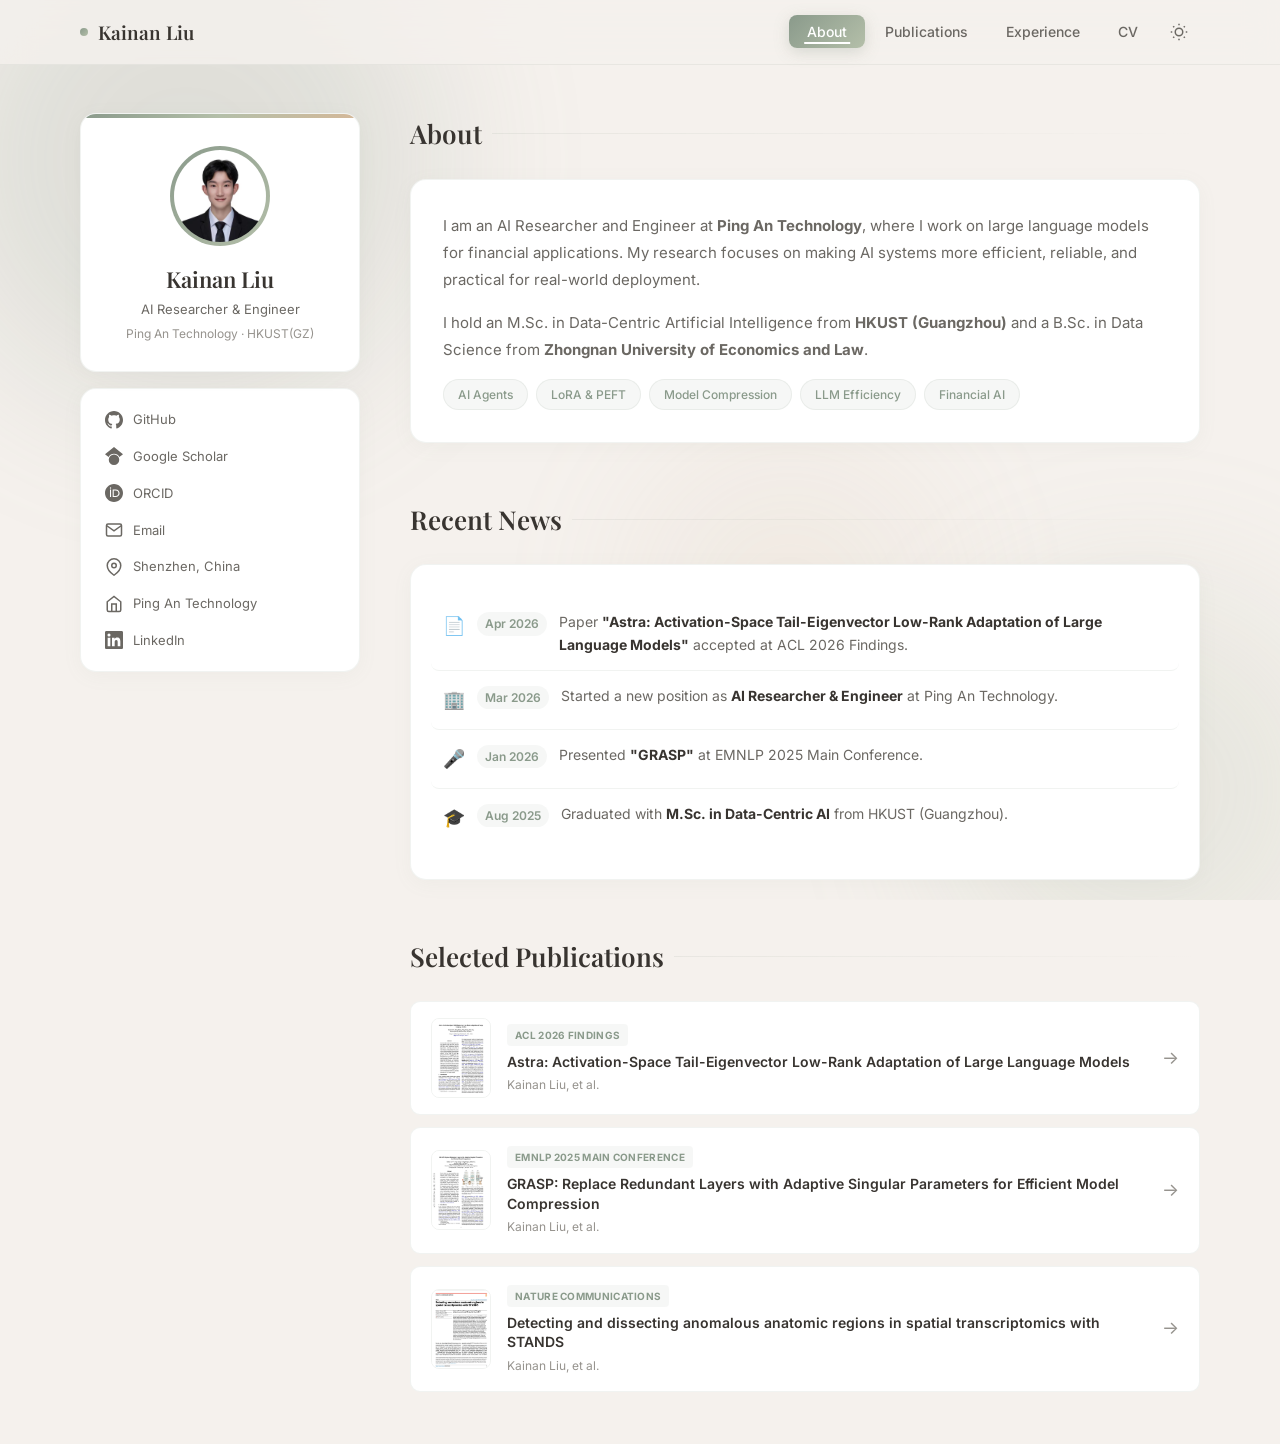
==== index.html @ 26775d9b "Initial commit: Kainan Liu personal profile site - Homepage with bio, recent news, and publication p" ====
<!DOCTYPE html>
<html lang="en">
<head>
    <meta charset="UTF-8">
    <meta name="viewport" content="width=device-width, initial-scale=1.0">
    <title>Kainan Liu — AI Researcher</title>
    <link rel="preconnect" href="https://fonts.googleapis.com">
    <link rel="preconnect" href="https://fonts.gstatic.com" crossorigin>
    <link href="https://fonts.googleapis.com/css2?family=Inter:wght@300;400;500;600;700&family=Playfair+Display:ital,wght@0,400;0,600;1,400&display=swap" rel="stylesheet">
    <link rel="stylesheet" href="style.css">
</head>
<body>

    <!-- Scroll Progress Bar -->
    <div class="scroll-progress" id="scrollProgress"></div>

    <!-- Animated Background Orbs -->
    <div class="bg-mesh">
        <div class="orb"></div>
        <div class="orb"></div>
        <div class="orb"></div>
    </div>

    <!-- Top Navigation -->
    <header class="site-header">
        <div class="nav-inner">
            <a href="index.html" class="nav-logo">
                <span class="nav-logo-dot"></span>
                <span class="nav-logo-text">Kainan Liu</span>
            </a>
            <nav>
                <ul class="nav-links">
                    <li><a href="index.html" class="active">About</a></li>
                    <li><a href="publications.html">Publications</a></li>
                    <li><a href="experience.html">Experience</a></li>
                    <li><a href="cv.html">CV</a></li>
                    <li>
                        <button class="theme-toggle" id="themeToggle" aria-label="Toggle theme">
                            <svg class="icon-sun" viewBox="0 0 24 24" fill="none" stroke="currentColor" stroke-width="2">
                                <circle cx="12" cy="12" r="5"></circle>
                                <line x1="12" y1="1" x2="12" y2="3"></line>
                                <line x1="12" y1="21" x2="12" y2="23"></line>
                                <line x1="4.22" y1="4.22" x2="5.64" y2="5.64"></line>
                                <line x1="18.36" y1="18.36" x2="19.78" y2="19.78"></line>
                                <line x1="1" y1="12" x2="3" y2="12"></line>
                                <line x1="21" y1="12" x2="23" y2="12"></line>
                                <line x1="4.22" y1="19.78" x2="5.64" y2="18.36"></line>
                                <line x1="18.36" y1="5.64" x2="19.78" y2="4.22"></line>
                            </svg>
                            <svg class="icon-moon" viewBox="0 0 24 24" fill="none" stroke="currentColor" stroke-width="2" style="display: none;">
                                <path d="M21 12.79A9 9 0 1 1 11.21 3 7 7 0 0 0 21 12.79z"></path>
                            </svg>
                        </button>
                    </li>
                </ul>
            </nav>
        </div>
    </header>

    <div class="page page-home">

        <!-- ── Sidebar ── -->
        <aside class="sidebar">
            <div class="profile-card">
                <div class="avatar-frame">
                    <div class="avatar">
                        <img src="assets/me.JPG" alt="Kainan Liu">
                    </div>
                </div>
                <h1 class="profile-name">Kainan Liu</h1>
                <p class="profile-title">AI Researcher & Engineer</p>
                <p class="profile-affiliation">Ping An Technology · HKUST(GZ)</p>
            </div>

            <div class="profile-links">
                <!-- GitHub -->
                <a href="https://github.com/LyoAI" class="profile-link" target="_blank" rel="noopener">
                    <svg viewBox="0 0 24 24" fill="currentColor"><path d="M12 0c-6.626 0-12 5.373-12 12 0 5.302 3.438 9.8 8.207 11.387.599.111.793-.261.793-.577v-2.234c-3.338.726-4.033-1.416-4.033-1.416-.546-1.387-1.333-1.756-1.333-1.756-1.089-.745.083-.729.083-.729 1.205.084 1.839 1.237 1.839 1.237 1.07 1.834 2.807 1.304 3.492.997.107-.775.418-1.305.762-1.604-2.665-.305-5.467-1.334-5.467-5.931 0-1.311.469-2.381 1.236-3.221-.124-.303-.535-1.524.117-3.176 0 0 1.008-.322 3.301 1.23.957-.266 1.983-.399 3.003-.404 1.02.005 2.047.138 3.006.404 2.291-1.552 3.297-1.23 3.297-1.23.653 1.653.242 2.874.118 3.176.77.84 1.235 1.911 1.235 3.221 0 4.609-2.807 5.624-5.479 5.921.43.372.823 1.102.823 2.222v3.293c0 .319.192.694.801.576 4.765-1.589 8.199-6.086 8.199-11.386 0-6.627-5.373-12-12-12z"/></svg>
                    <span class="link-label">GitHub</span>
                </a>

                <!-- Google Scholar -->
                <a href="https://scholar.google.com/citations?hl=en&user=ypJ38D4AAAAJ" class="profile-link" target="_blank" rel="noopener">
                    <svg viewBox="0 0 24 24" fill="currentColor"><path d="M12 24a7 7 0 1 1 0-14 7 7 0 0 1 0 14Zm0-24L0 9.5l4.838 3.94A8 8 0 0 1 12 9a8 8 0 0 1 7.162 4.44L24 9.5 12 0Z"/></svg>
                    <span class="link-label">Google Scholar</span>
                </a>

                <!-- ORCID -->
                <a href="https://orcid.org/0009-0004-0299-8799" class="profile-link" target="_blank" rel="noopener">
                    <svg viewBox="0 0 24 24" fill="currentColor"><path d="M12 0C5.372 0 0 5.372 0 12s5.372 12 12 12 12-5.372 12-12S18.628 0 12 0zM7.369 4.378c.525 0 .947.431.947.947s-.422.947-.947.947a.95.95 0 0 1-.947-.947c0-.525.422-.947.947-.947zm-.722 3.038h1.444v10.041H6.647V7.416zm3.562 0h3.9c3.712 0 5.344 2.653 5.344 5.025 0 2.578-2.016 5.025-5.325 5.025h-3.919V7.416zm1.444 1.303v7.444h2.297c3.272 0 4.022-2.484 4.022-3.722 0-2.016-1.284-3.722-3.903-3.722h-2.416z"/></svg>
                    <span class="link-label">ORCID</span>
                </a>

                <!-- Email -->
                <a href="mailto:kliu341@connect.hkust-gz.edu.cn" class="profile-link">
                    <svg viewBox="0 0 24 24" fill="none" stroke="currentColor" stroke-width="2"><path d="M4 4h16c1.1 0 2 .9 2 2v12c0 1.1-.9 2-2 2H4c-1.1 0-2-.9-2-2V6c0-1.1.9-2 2-2z"/><polyline points="22,6 12,13 2,6"/></svg>
                    <span class="link-label">Email</span>
                </a>

                <!-- Location -->
                <a href="https://maps.google.com/?q=Shenzhen+China" class="profile-link" target="_blank" rel="noopener">
                    <svg viewBox="0 0 24 24" fill="none" stroke="currentColor" stroke-width="2"><path d="M21 10c0 7-9 13-9 13s-9-6-9-13a9 9 0 0 1 18 0z"/><circle cx="12" cy="10" r="3"/></svg>
                    <span class="link-label">Shenzhen, China</span>
                </a>

                <!-- Company -->
                <a href="https://www.pingan.com/" class="profile-link" target="_blank" rel="noopener">
                    <svg viewBox="0 0 24 24" fill="none" stroke="currentColor" stroke-width="2"><path d="M3 9l9-7 9 7v11a2 2 0 0 1-2 2H5a2 2 0 0 1-2-2z"/><polyline points="9 22 9 12 15 12 15 22"/></svg>
                    <span class="link-label">Ping An Technology</span>
                </a>

                <!-- LinkedIn -->
                <a href="#" class="profile-link" target="_blank" rel="noopener" title="Add your LinkedIn URL">
                    <svg viewBox="0 0 24 24" fill="currentColor"><path d="M20.447 20.452h-3.554v-5.569c0-1.328-.027-3.037-1.852-3.037-1.853 0-2.136 1.445-2.136 2.939v5.667H9.351V9h3.414v1.561h.046c.477-.9 1.637-1.85 3.37-1.85 3.601 0 4.267 2.37 4.267 5.455v6.286zM5.337 7.433a2.062 2.062 0 0 1-2.063-2.065 2.064 2.064 0 1 1 2.063 2.065zm1.782 13.019H3.555V9h3.564v11.452zM22.225 0H1.771C.792 0 0 .774 0 1.729v20.542C0 23.227.792 24 1.771 24h20.451C23.2 24 24 23.227 24 22.271V1.729C24 .774 23.2 0 22.222 0h.003z"/></svg>
                    <span class="link-label">LinkedIn</span>
                </a>
            </div>
        </aside>

        <!-- ── Main Content ── -->
        <main>

            <!-- About Section -->
            <section class="section">
                <div class="section-header">
                    <h2>About</h2>
                    <div class="section-header-line"></div>
                </div>
                <div class="content-card">
                    <p>
                        I am an AI Researcher and Engineer at <strong>Ping An Technology</strong>, where I work on
                        large language models for financial applications. My research focuses on making AI systems
                        more efficient, reliable, and practical for real-world deployment.
                    </p>
                    <p>
                        I hold an M.Sc. in Data-Centric Artificial Intelligence from
                        <strong>HKUST (Guangzhou)</strong> and a B.Sc. in Data Science from
                        <strong>Zhongnan University of Economics and Law</strong>.
                    </p>
                    <div class="tags">
                        <span class="tag">AI Agents</span>
                        <span class="tag">LoRA & PEFT</span>
                        <span class="tag">Model Compression</span>
                        <span class="tag">LLM Efficiency</span>
                        <span class="tag">Financial AI</span>
                    </div>
                </div>
            </section>

            <!-- Recent News Section -->
            <section class="section">
                <div class="section-header">
                    <h2>Recent News</h2>
                    <div class="section-header-line"></div>
                </div>
                <div class="content-card">
                    <ul class="news-list">
                        <li class="news-item">
                            <span class="news-icon">📄</span>
                            <span class="news-date">Apr 2026</span>
                            <span class="news-text">
                                Paper <strong>"Astra: Activation-Space Tail-Eigenvector Low-Rank Adaptation of Large Language Models"</strong> accepted at ACL 2026 Findings.
                            </span>
                        </li>
                        <li class="news-item">
                            <span class="news-icon">🏢</span>
                            <span class="news-date">Mar 2026</span>
                            <span class="news-text">
                                Started a new position as <strong>AI Researcher & Engineer</strong> at Ping An Technology.
                            </span>
                        </li>
                        <li class="news-item">
                            <span class="news-icon">🎤</span>
                            <span class="news-date">Jan 2026</span>
                            <span class="news-text">
                                Presented <strong>"GRASP"</strong> at EMNLP 2025 Main Conference.
                            </span>
                        </li>
                        <li class="news-item">
                            <span class="news-icon">🎓</span>
                            <span class="news-date">Aug 2025</span>
                            <span class="news-text">
                                Graduated with <strong>M.Sc. in Data-Centric AI</strong> from HKUST (Guangzhou).
                            </span>
                        </li>
                    </ul>
                </div>
            </section>

            <!-- Publications Preview Section -->
            <section class="section">
                <div class="section-header">
                    <h2>Selected Publications</h2>
                    <div class="section-header-line"></div>
                </div>

                <a href="publications.html#astra" class="pub-preview">
                    <div class="pub-preview-cover">
                        <img src="assets/Astra.png" alt="Astra">
                    </div>
                    <div class="pub-preview-content">
                        <span class="pub-preview-venue">ACL 2026 Findings</span>
                        <div class="pub-preview-title">Astra: Activation-Space Tail-Eigenvector Low-Rank Adaptation of Large Language Models</div>
                        <div class="pub-preview-authors">Kainan Liu, et al.</div>
                    </div>
                    <span class="pub-preview-arrow">→</span>
                </a>

                <a href="publications.html#grasp" class="pub-preview">
                    <div class="pub-preview-cover">
                        <img src="assets/GRASP.png" alt="GRASP">
                    </div>
                    <div class="pub-preview-content">
                        <span class="pub-preview-venue">EMNLP 2025 Main Conference</span>
                        <div class="pub-preview-title">GRASP: Replace Redundant Layers with Adaptive Singular Parameters for Efficient Model Compression</div>
                        <div class="pub-preview-authors">Kainan Liu, et al.</div>
                    </div>
                    <span class="pub-preview-arrow">→</span>
                </a>

                <a href="publications.html#stands" class="pub-preview">
                    <div class="pub-preview-cover">
                        <img src="assets/STANDS.png" alt="STANDS">
                    </div>
                    <div class="pub-preview-content">
                        <span class="pub-preview-venue">Nature Communications</span>
                        <div class="pub-preview-title">Detecting and dissecting anomalous anatomic regions in spatial transcriptomics with STANDS</div>
                        <div class="pub-preview-authors">Kainan Liu, et al.</div>
                    </div>
                    <span class="pub-preview-arrow">→</span>
                </a>
            </section>

        </main>
    </div>

    <script>
        // ── Scroll Progress Bar ──
        const progressBar = document.getElementById('scrollProgress');
        window.addEventListener('scroll', () => {
            const scrollTop = window.scrollY;
            const docHeight = document.documentElement.scrollHeight - window.innerHeight;
            const progress = docHeight > 0 ? (scrollTop / docHeight) * 100 : 0;
            progressBar.style.width = progress + '%';
        });

        // ── Theme Toggle ──
        const themeToggle = document.getElementById('themeToggle');
        const iconSun = themeToggle.querySelector('.icon-sun');
        const iconMoon = themeToggle.querySelector('.icon-moon');

        // Get saved theme or use system preference
        const savedTheme = localStorage.getItem('theme');
        const systemPrefersDark = window.matchMedia('(prefers-color-scheme: dark)').matches;
        const initialTheme = savedTheme || (systemPrefersDark ? 'dark' : 'light');

        // Apply initial theme
        document.documentElement.setAttribute('data-theme', initialTheme);
        updateToggleIcon(initialTheme);

        // Toggle function
        themeToggle.addEventListener('click', () => {
            const currentTheme = document.documentElement.getAttribute('data-theme');
            const newTheme = currentTheme === 'light' ? 'dark' : 'light';

            document.documentElement.setAttribute('data-theme', newTheme);
            localStorage.setItem('theme', newTheme);
            updateToggleIcon(newTheme);
        });

        function updateToggleIcon(theme) {
            if (theme === 'dark') {
                iconSun.style.display = 'none';
                iconMoon.style.display = 'block';
            } else {
                iconSun.style.display = 'block';
                iconMoon.style.display = 'none';
            }
        }

        // Listen for system theme changes
        window.matchMedia('(prefers-color-scheme: dark)').addEventListener('change', (e) => {
            if (!localStorage.getItem('theme')) {
                const newTheme = e.matches ? 'dark' : 'light';
                document.documentElement.setAttribute('data-theme', newTheme);
                updateToggleIcon(newTheme);
            }
        });
    </script>

</body>
</html>
---- style.css ----
/* ── Shared Styles for Kainan Liu Homepage ── */

:root {
    /* Morandi Neutrals - Light Mode */
    --bg-primary: #f5f1ed; /* Warm off-white background */
    --bg-secondary: #ffffff; /* Clean white for cards */
    --text-primary: #383430; /* Warm dark gray for primary text */
    --text-secondary: #6b6863; /* Medium gray for secondary text */
    --text-muted: #96938e; /* Soft gray for muted text */

    /* Morandi Accents (soft, desaturated) */
    --accent: #8a9a8b; /* Muted sage green - primary accent */
    --accent-light: #b4bfa9; /* Lighter sage for gradients */
    --accent-warm: #d4b899; /* Soft terracotta for warm accents */
    --accent-glow: rgba(138, 154, 139, 0.08); /* Subtle shadow tint */

    /* UI Elements */
    --border: rgba(138, 154, 139, 0.12); /* Soft border */
    --shadow-sm: 0 1px 4px rgba(138, 154, 139, 0.04);
    --shadow: 0 4px 20px rgba(138, 154, 139, 0.06);
    --shadow-lg: 0 20px 60px rgba(138, 154, 139, 0.08);

    /* Unchanged variables */
    --radius: 16px;
    --radius-sm: 10px;
    --radius-xs: 8px;
    --font-serif: 'Playfair Display', Georgia, serif;
    --font-sans: 'Inter', -apple-system, sans-serif;
    --nav-height: 64px;
}

/* Dark Mode - Morandi Palette */
[data-theme="dark"] {
    --bg-primary: #1a1a1a;
    --bg-secondary: #242424;
    --text-primary: #e0e0e0;
    --text-secondary: #b0b0b0;
    --text-muted: #808080;
    --accent: #9aa89b; /* Slightly brighter sage for dark mode */
    --accent-light: #c5cfbc;
    --accent-warm: #d9c2a8;
    --accent-glow: rgba(154, 168, 155, 0.12);
    --border: rgba(154, 168, 155, 0.15);
    --shadow-sm: 0 1px 4px rgba(0, 0, 0, 0.2);
    --shadow: 0 4px 20px rgba(0, 0, 0, 0.25);
    --shadow-lg: 0 20px 60px rgba(0, 0, 0, 0.3);
}

* { margin: 0; padding: 0; box-sizing: border-box; }
html { scroll-behavior: smooth; }

body {
    font-family: var(--font-sans);
    background: var(--bg-primary);
    color: var(--text-primary);
    line-height: 1.6;
    font-size: 15px;
    min-height: 100vh;
}

/* ── Animated Background ── */
.bg-mesh {
    position: fixed; top: 0; left: 0;
    width: 100vw; height: 100vh;
    z-index: -1; pointer-events: none; overflow: hidden;
}
.bg-mesh .orb {
    position: absolute; border-radius: 50%;
    filter: blur(80px); opacity: 0.2;
    animation: orbFloat 20s ease-in-out infinite;
}
.bg-mesh .orb:nth-child(1) {
    width: 500px; height: 500px; background: var(--accent);
    top: -10%; left: -5%; animation-delay: 0s;
}
.bg-mesh .orb:nth-child(2) {
    width: 400px; height: 400px; background: var(--accent-light);
    bottom: -10%; right: -5%; animation-delay: -7s;
}
.bg-mesh .orb:nth-child(3) {
    width: 300px; height: 300px; background: var(--accent-warm);
    opacity: 0.1;
    top: 50%; left: 50%; opacity: 0.12; animation-delay: -14s;
}
@keyframes orbFloat {
    0%, 100% { transform: translate(0, 0) scale(1); }
    25% { transform: translate(60px, -40px) scale(1.05); }
    50% { transform: translate(-30px, 60px) scale(0.95); }
    75% { transform: translate(40px, 30px) scale(1.02); }
}

/* ── Scroll Progress ── */
.scroll-progress {
    position: fixed; top: 0; left: 0;
    width: 0%; height: 3px;
    background: linear-gradient(90deg, var(--accent), var(--accent-light), var(--accent-warm));
    z-index: 1000; transition: width 0.1s linear;
}

/* ── Top Navigation ── */
.site-header {
    position: sticky; top: 0; z-index: 500;
    background: color-mix(in srgb, var(--bg-primary) 82%, transparent);
    backdrop-filter: blur(16px);
    -webkit-backdrop-filter: blur(16px);
    border-bottom: 1px solid var(--border);
}
.nav-inner {
    max-width: 1200px; margin: 0 auto;
    padding: 0 40px;
    display: flex; align-items: center;
    justify-content: space-between;
    height: var(--nav-height);
}
.nav-logo {
    font-family: var(--font-serif);
    font-size: 19px; font-weight: 600;
    color: var(--text-primary);
    text-decoration: none;
    display: flex; align-items: center; gap: 10px;
}
.nav-logo-dot {
    display: inline-block;
    width: 8px; height: 8px;
    border-radius: 50%;
    background: linear-gradient(135deg, var(--accent), var(--accent-light));
}
.nav-links { display: flex; gap: 2px; list-style: none; align-items: center; }
.nav-links a {
    padding: 8px 18px; font-size: 14px; font-weight: 500;
    color: var(--text-secondary); text-decoration: none;
    border-radius: var(--radius-xs);
    transition: all 0.25s ease;
    position: relative;
}
.nav-links a:hover {
    background: var(--accent-glow); color: var(--accent);
}
.nav-links a::after {
    content: '';
    position: absolute;
    bottom: 4px;
    left: 50%;
    transform: translateX(-50%);
    width: 0;
    height: 2px;
    background: var(--accent);
    transition: width 0.2s ease;
}
.nav-links a:hover::after {
    width: 60%;
}
.nav-links a.active {
    background: linear-gradient(135deg, var(--accent), var(--accent-light));
    color: white; box-shadow: 0 4px 15px rgba(138, 154, 139, 0.30);
}
.nav-links a.active::after {
    background: white;
    width: 60%;
}

/* Theme Toggle Button */
.theme-toggle {
    background: transparent;
    border: none;
    padding: 8px 12px;
    border-radius: var(--radius-xs);
    color: var(--text-secondary);
    cursor: pointer;
    transition: all 0.25s ease;
    display: flex;
    align-items: center;
    justify-content: center;
}
.theme-toggle:hover {
    background: var(--accent-glow);
    color: var(--accent);
}
.theme-toggle svg {
    width: 18px;
    height: 18px;
}

/* ── Page Wrapper ── */
.page {
    max-width: 1200px; margin: 0 auto;
    padding: 40px;
    min-height: calc(100vh - var(--nav-height));
}

/* ── Homepage Two-Column ── */
.page-home {
    display: grid;
    grid-template-columns: 280px 1fr;
    gap: 50px;
    padding-top: 48px;
}

/* ── Sidebar ── */
.sidebar { position: sticky; top: calc(var(--nav-height) + 24px); height: fit-content; }

.profile-card {
    background: var(--bg-secondary);
    border-radius: var(--radius);
    padding: 32px 24px 28px;
    text-align: center;
    box-shadow: var(--shadow);
    border: 1px solid var(--border);
    position: relative; overflow: hidden;
}
.profile-card::before {
    content: ''; position: absolute; top: 0; left: 0; right: 0;
    height: 4px;
    background: linear-gradient(90deg, var(--accent), var(--accent-light), var(--accent-warm));
}
.avatar-frame {
    width: 100px; height: 100px; margin: 0 auto 16px;
    border-radius: 50%; padding: 4px;
    background: linear-gradient(135deg, var(--accent), var(--accent-light));
    animation: avatarPulse 4s ease-in-out infinite;
}
@keyframes avatarPulse {
    0%, 100% { box-shadow: 0 0 0 0 var(--accent-glow); }
    50% { box-shadow: 0 0 0 14px transparent; }
}
.avatar {
    width: 100%; height: 100%; border-radius: 50%;
    overflow: hidden; background: var(--accent);
}
.avatar img { width: 100%; height: 100%; object-fit: cover; display: block; }
.profile-name { font-family: var(--font-serif); font-size: 22px; font-weight: 600; margin-bottom: 2px; }
.profile-title { font-size: 13px; color: var(--text-secondary); margin-bottom: 4px; }
.profile-affiliation { font-size: 12px; color: var(--text-muted); }

/* Sidebar Links */
.profile-links {
    background: var(--bg-secondary);
    border-radius: var(--radius);
    padding: 12px;
    box-shadow: var(--shadow);
    border: 1px solid var(--border);
    margin-top: 16px;
}
.profile-link {
    display: flex; align-items: center; gap: 10px;
    padding: 8px 12px; color: var(--text-secondary);
    text-decoration: none; font-size: 13px;
    border-radius: var(--radius-xs);
    transition: all 0.2s ease;
}
.profile-link:hover { background: var(--accent-glow); color: var(--accent); }
.profile-link span.text-muted { color: var(--text-muted); }
.profile-link svg {
    flex-shrink: 0; width: 18px; height: 18px;
}
.profile-link .link-label { flex: 1; }

/* ── Sections ── */
.section { margin-bottom: 56px; }
.section:last-child { margin-bottom: 0; }

.section-header {
    display: flex; align-items: center; gap: 10px;
    margin-bottom: 24px;
}
.section-header h2 {
    font-family: var(--font-serif);
    font-size: 26px; font-weight: 600;
}
.section-header-line {
    flex: 1; height: 1px;
    background: linear-gradient(90deg, var(--border), transparent);
}

/* ── News Items ── */
.news-list { list-style: none; }
.news-item {
    display: flex; gap: 12px;
    padding: 14px 12px;
    margin: 0 -12px;
    border-radius: var(--radius-xs);
    border-bottom: 1px solid var(--border);
    transition: all 0.2s ease;
    align-items: flex-start;
}
.news-item:hover {
    background: var(--accent-glow);
    transform: translateX(4px);
}
.news-item:last-child { border-bottom: none; }
.news-icon {
    flex-shrink: 0;
    font-size: 18px;
    margin-top: 1px;
}
.news-date {
    flex-shrink: 0;
    font-size: 12px; font-weight: 600;
    color: var(--accent);
    background: var(--accent-glow);
    padding: 2px 8px;
    border-radius: 12px;
    min-width: 70px;
    text-align: center;
    margin-top: 1px;
}
.news-text { font-size: 14px; color: var(--text-secondary); line-height: 1.6; }
.news-text strong { color: var(--text-primary); }

/* ── Publication Previews (Home) ── */
.pub-preview {
    display: flex; gap: 16px;
    padding: 16px 20px;
    background: var(--bg-secondary);
    border-radius: var(--radius-sm);
    border: 1px solid var(--border);
    margin-bottom: 12px;
    transition: all 0.3s ease;
    text-decoration: none;
    color: inherit;
    align-items: center;
}
.pub-preview:hover {
    box-shadow: var(--shadow-lg);
    transform: translateY(-2px);
    border-color: var(--accent);
}
.pub-preview-cover {
    width: 60px;
    height: 80px;
    border-radius: var(--radius-xs);
    overflow: hidden;
    flex-shrink: 0;
    border: 1px solid var(--border);
}
.pub-preview-cover img {
    width: 100%;
    height: 100%;
    object-fit: cover;
    display: block;
}
.pub-preview-content {
    flex: 1;
    min-width: 0;
}
.pub-preview-venue {
    font-size: 10px; font-weight: 700;
    color: var(--accent);
    background: var(--accent-glow);
    padding: 3px 8px; border-radius: 4px;
    white-space: nowrap;
    letter-spacing: 0.3px;
    text-transform: uppercase;
    display: inline-block;
    margin-bottom: 6px;
}
.pub-preview-title {
    font-size: 14px; font-weight: 600;
    line-height: 1.4; margin: 0 0 4px;
    color: var(--text-primary);
}
.pub-preview-authors {
    font-size: 12px; color: var(--text-muted);
}
.pub-preview-arrow {
    margin-left: auto; flex-shrink: 0;
    color: var(--text-muted);
    transition: transform 0.3s ease, color 0.3s ease;
    font-size: 18px;
}
.pub-preview:hover .pub-preview-arrow {
    transform: translateX(4px);
    color: var(--accent);
}

/* ── Publication Full Cards ── */
.pub-card {
    background: var(--bg-secondary);
    border-radius: var(--radius);
    margin-bottom: 20px;
    border: 1px solid var(--border);
    transition: all 0.4s cubic-bezier(0.25, 0.46, 0.45, 0.94);
    overflow: hidden;
    position: relative;
}
.pub-card::before {
    content: ''; position: absolute; inset: 0;
    border-radius: var(--radius);
    opacity: 0;
    background: linear-gradient(135deg, var(--accent-glow), transparent);
    transition: opacity 0.4s ease;
    pointer-events: none;
}
.pub-card:hover {
    box-shadow: 0 20px 60px rgba(108, 92, 231, 0.10);
    transform: translateY(-3px);
    border-color: rgba(108, 92, 231, 0.2);
}
.pub-card:hover::before { opacity: 1; }
.pub-card-inner {
    display: grid;
    grid-template-columns: 180px 1fr;
    gap: 0;
    position: relative; z-index: 1;
}
.pub-thumb {
    width: 180px;
    aspect-ratio: 3/4;
    background: linear-gradient(135deg, #e8ebe4, #e0e5d9);
    display: flex; align-items: center; justify-content: center;
    position: relative; overflow: hidden;
}
.pub-thumb img { width: 100%; height: 100%; object-fit: cover; display: block; }
.pub-thumb-placeholder {
    display: flex; flex-direction: column;
    align-items: center; justify-content: center; gap: 8px;
    color: var(--accent); opacity: 0.4;
    transition: opacity 0.3s;
}
.pub-card:hover .pub-thumb-placeholder { opacity: 0.7; }
.pub-thumb-placeholder svg { width: 32px; height: 32px; }
.pub-thumb-placeholder span { font-size: 9px; font-weight: 600; letter-spacing: 0.5px; text-transform: uppercase; }
.pub-body { padding: 24px 28px; }
.pub-venue {
    display: inline-block; font-size: 11px; font-weight: 600;
    color: var(--accent); background: var(--accent-glow);
    padding: 4px 10px; border-radius: 6px; margin-bottom: 10px;
    letter-spacing: 0.3px;
}
.pub-title {
    font-family: var(--font-serif);
    font-size: 17px; font-weight: 600;
    line-height: 1.4; margin-bottom: 6px;
}
.pub-authors { font-size: 14px; color: var(--text-secondary); margin-bottom: 10px; }
.pub-abstract {
    font-size: 13.5px; color: var(--text-muted);
    line-height: 1.7; margin-top: 12px;
    border-left: 2px solid var(--border);
    padding-left: 16px;
}
.pub-links { display: flex; gap: 10px; flex-wrap: wrap; margin-top: 14px; }
.pub-link {
    font-size: 13px; color: var(--text-secondary);
    text-decoration: none; padding: 6px 14px;
    border: 1px solid var(--border);
    border-radius: var(--radius-xs);
    transition: all 0.25s ease;
    display: inline-flex; align-items: center; gap: 6px;
    font-weight: 500;
}
.pub-link:hover {
    background: linear-gradient(135deg, var(--accent), var(--accent-light));
    color: white; border-color: transparent;
    box-shadow: 0 4px 15px var(--accent-glow);
    transform: translateY(-1px);
}

/* Publication Expandable Sections */
.pub-expand-btn {
    background: var(--accent-glow);
    border: 1px solid var(--border);
    color: var(--accent);
    padding: 8px 16px;
    border-radius: var(--radius-xs);
    cursor: pointer;
    font-size: 13px;
    font-weight: 500;
    margin-top: 16px;
    transition: all 0.2s ease;
    display: inline-flex;
    align-items: center;
    gap: 6px;
}
.pub-expand-btn:hover {
    background: var(--accent);
    color: white;
}
.expand-arrow {
    transition: transform 0.2s ease;
}
.pub-expand-btn.expanded .expand-arrow {
    transform: rotate(180deg);
}
.pub-details {
    margin-top: 24px;
    padding-top: 24px;
    border-top: 1px solid var(--border);
    display: none;
}
.pub-section {
    margin-bottom: 24px;
}
.pub-section:last-child {
    margin-bottom: 0;
}
.pub-section-title {
    font-size: 15px;
    font-weight: 600;
    color: var(--text-primary);
    margin-bottom: 12px;
    font-family: var(--font-serif);
}
.pub-figure {
    margin: 16px 0;
    text-align: center;
}
.pub-figure img {
    max-width: 100%;
    border-radius: var(--radius-sm);
    border: 1px solid var(--border);
}
.pub-figure-caption {
    font-size: 12px;
    color: var(--text-muted);
    margin-top: 8px;
    font-style: italic;
}
.citation-block {
    background: var(--bg-primary);
    padding: 16px;
    border-radius: var(--radius-xs);
    border: 1px solid var(--border);
    overflow-x: auto;
}
.citation-block pre {
    font-size: 12px;
    color: var(--text-secondary);
    line-height: 1.5;
    margin: 0;
}

/* ── Broad Content (About, Experience pages) ── */
.content-card {
    background: var(--bg-secondary);
    border-radius: var(--radius);
    padding: 32px;
    border: 1px solid var(--border);
    box-shadow: var(--shadow);
}

.content-card p {
    font-size: 15px; line-height: 1.8;
    color: var(--text-secondary);
    margin-bottom: 16px;
}
.content-card p:last-child { margin-bottom: 0; }

/* ── Experience Timeline ── */
.timeline-item {
    position: relative;
    padding-left: 28px;
    padding-bottom: 32px;
    border-left: 2px solid var(--border);
    margin-left: 8px;
}
.timeline-item:last-child { border-left-color: transparent; padding-bottom: 0; }
.timeline-item::before {
    content: '';
    position: absolute; left: -7px; top: 4px;
    width: 12px; height: 12px;
    border-radius: 50%;
    background: linear-gradient(135deg, var(--accent), var(--accent-light));
    border: 2px solid var(--bg-secondary);
    box-shadow: 0 0 0 2px var(--accent-glow);
}
.timeline-date {
    font-size: 12px; font-weight: 600;
    color: var(--accent);
    margin-bottom: 4px;
}
.timeline-title {
    font-size: 16px; font-weight: 600;
    margin-bottom: 2px;
}
.timeline-org {
    font-size: 14px; color: var(--text-secondary);
    font-style: italic; margin-bottom: 8px;
}
.timeline-desc { font-size: 14px; color: var(--text-secondary); line-height: 1.7; }
.timeline-desc ul { margin: 4px 0 0 16px; }
.timeline-desc li { margin-bottom: 4px; }
.timeline-desc li::marker { color: var(--accent); }

/* ── Research Tags ── */
.tags { display: flex; flex-wrap: wrap; gap: 8px; margin-top: 16px; }
.tag {
    padding: 5px 14px;
    background: var(--accent-glow);
    border: 1px solid var(--border);
    border-radius: 20px;
    font-size: 12px; color: var(--accent); font-weight: 500;
    transition: all 0.3s ease; cursor: default;
}
.tag:hover {
    background: var(--accent); color: white;
    transform: translateY(-1px);
    box-shadow: 0 4px 12px var(--accent-glow);
}

/* ── Page Title ── */
.page-title {
    font-family: var(--font-serif);
    font-size: 32px; font-weight: 600;
    margin-bottom: 32px;
    display: flex; align-items: center; gap: 12px;
}
.page-title::after {
    content: ''; flex: 1; height: 1px;
    background: linear-gradient(90deg, var(--border), transparent);
}

/* ── Sub Title ── */
.sub-title {
    font-family: var(--font-serif);
    font-size: 22px; font-weight: 600;
    margin: 32px 0 16px;
    color: var(--text-primary);
}

/* ── CV Button ── */
.cv-button {
    display: inline-flex; align-items: center; gap: 8px;
    background: linear-gradient(135deg, var(--accent), #4a3eb3);
    color: white; padding: 12px 24px;
    border-radius: 30px; text-decoration: none;
    font-size: 14px; font-weight: 500;
    box-shadow: 0 4px 25px rgba(108, 92, 231, 0.35);
    transition: all 0.3s ease; border: none; cursor: pointer;
}
.cv-button:hover {
    transform: translateY(-3px);
    box-shadow: 0 8px 35px rgba(108, 92, 231, 0.45);
}

/* ── Responsive ── */
@media (max-width: 900px) {
    .page-home { grid-template-columns: 1fr; gap: 32px; padding-top: 24px; }
    .sidebar { position: relative; top: 0; }
    .nav-inner { padding: 0 20px; }
    .page { padding: 24px 20px; }
    .pub-card-inner { grid-template-columns: 1fr; }
    .pub-thumb { width: 100%; aspect-ratio: 16/9; min-height: auto; }
    .pub-body { padding: 20px; }
    .content-card { padding: 24px; }
    .profile-card { padding: 24px 20px; }
    .section-header h2 { font-size: 22px; }
}

@media (max-width: 640px) {
    .nav-logo-text { display: none; }
    .nav-links a { padding: 8px 12px; font-size: 13px; }
    .page { padding: 16px; }
    .page-home { gap: 24px; }
    .timeline-item { padding-left: 20px; }
    .pub-preview { gap: 12px; padding: 12px 14px; }
    .pub-preview-cover { width: 48px; height: 64px; }
    .pub-preview-arrow { display: none; }
}
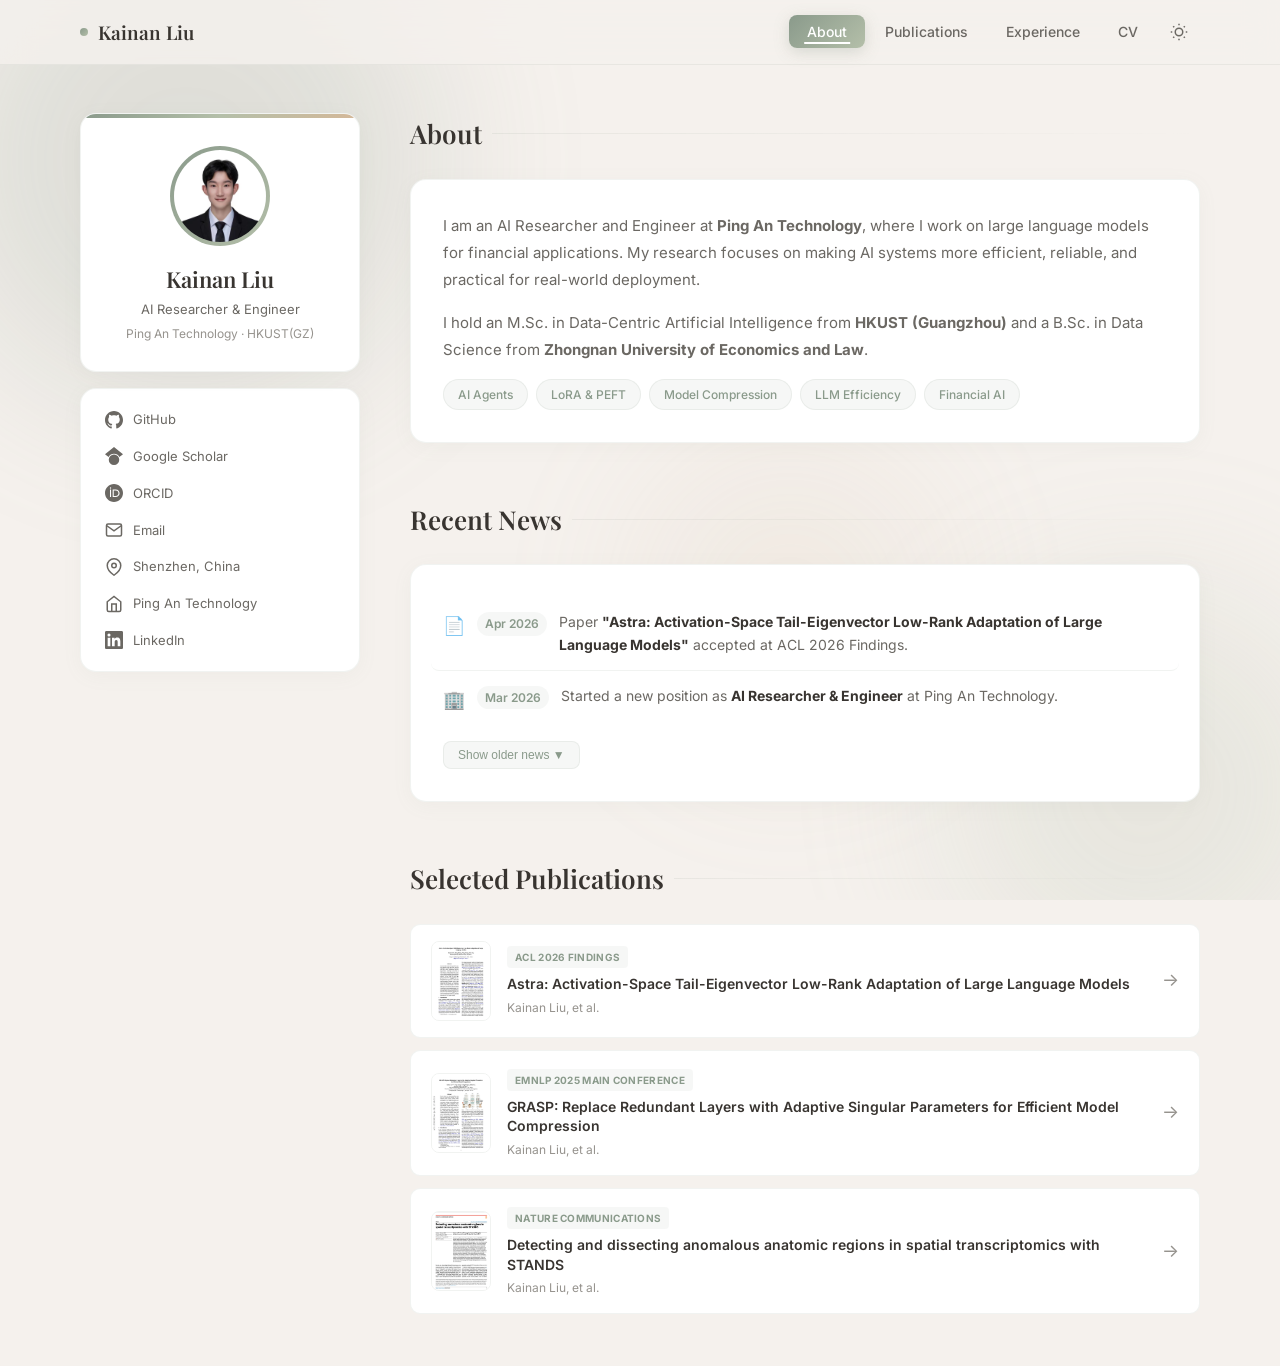
==== commit a1a2197d: "update publication" ====
--- a/index.html
+++ b/index.html
@@ -8,6 +8,7 @@
     <link rel="preconnect" href="https://fonts.gstatic.com" crossorigin>
     <link href="https://fonts.googleapis.com/css2?family=Inter:wght@300;400;500;600;700&family=Playfair+Display:ital,wght@0,400;0,600;1,400&display=swap" rel="stylesheet">
     <link rel="stylesheet" href="style.css">
+    <link rel="icon" type="image/svg+xml" href="data:image/svg+xml,%3Csvg xmlns='http://www.w3.org/2000/svg' viewBox='0 0 32 32'%3E%3Ccircle cx='16' cy='16' r='14' fill='%238a9a8b'/%3E%3Ccircle cx='16' cy='12.5' r='5.5' fill='%23f5f1ed'/%3E%3Cpath d='M8 22c0-4.4 3.6-8 8-8s8 3.6 8 8' fill='none' stroke='%23f5f1ed' stroke-width='2.5' stroke-linecap='round'/%3E%3C/svg%3E">
 </head>
 <body>
 
@@ -169,21 +170,26 @@
                                 Started a new position as <strong>AI Researcher & Engineer</strong> at Ping An Technology.
                             </span>
                         </li>
-                        <li class="news-item">
-                            <span class="news-icon">🎤</span>
-                            <span class="news-date">Jan 2026</span>
-                            <span class="news-text">
-                                Presented <strong>"GRASP"</strong> at EMNLP 2025 Main Conference.
-                            </span>
-                        </li>
-                        <li class="news-item">
-                            <span class="news-icon">🎓</span>
-                            <span class="news-date">Aug 2025</span>
-                            <span class="news-text">
-                                Graduated with <strong>M.Sc. in Data-Centric AI</strong> from HKUST (Guangzhou).
-                            </span>
-                        </li>
                     </ul>
+                    <div id="newsOlder" style="display:none">
+                        <ul class="news-list" style="border-top:1px dashed var(--border);padding-top:8px;margin-top:8px">
+                            <li class="news-item">
+                                <span class="news-icon">🎤</span>
+                                <span class="news-date">Jan 2026</span>
+                                <span class="news-text">
+                                    Presented <strong>"GRASP"</strong> at EMNLP 2025 Main Conference.
+                                </span>
+                            </li>
+                            <li class="news-item">
+                                <span class="news-icon">🎓</span>
+                                <span class="news-date">Aug 2025</span>
+                                <span class="news-text">
+                                    Graduated with <strong>M.Sc. in Data-Centric AI</strong> from HKUST (Guangzhou).
+                                </span>
+                            </li>
+                        </ul>
+                    </div>
+                    <button class="news-toggle-btn" id="newsToggleBtn">Show older news ▼</button>
                 </div>
             </section>
 
--- a/style.css
+++ b/style.css
@@ -306,6 +306,14 @@
 }
 .news-text { font-size: 14px; color: var(--text-secondary); line-height: 1.6; }
 .news-text strong { color: var(--text-primary); }
+.news-toggle-btn {
+    margin-top: 12px; padding: 6px 14px;
+    background: var(--accent-glow); border: 1px solid var(--border);
+    border-radius: var(--radius-xs); color: var(--accent);
+    font-size: 12px; font-weight: 500; cursor: pointer;
+    transition: all 0.2s ease;
+}
+.news-toggle-btn:hover { background: var(--accent); color: white; }
 
 /* ── Publication Previews (Home) ── */
 .pub-preview {
@@ -483,8 +491,7 @@
     transform: rotate(180deg);
 }
 .pub-details {
-    margin-top: 24px;
-    padding-top: 24px;
+    padding: 24px 28px;
     border-top: 1px solid var(--border);
     display: none;
 }
@@ -506,7 +513,7 @@
     text-align: center;
 }
 .pub-figure img {
-    max-width: 100%;
+    max-width: 70%;
     border-radius: var(--radius-sm);
     border: 1px solid var(--border);
 }
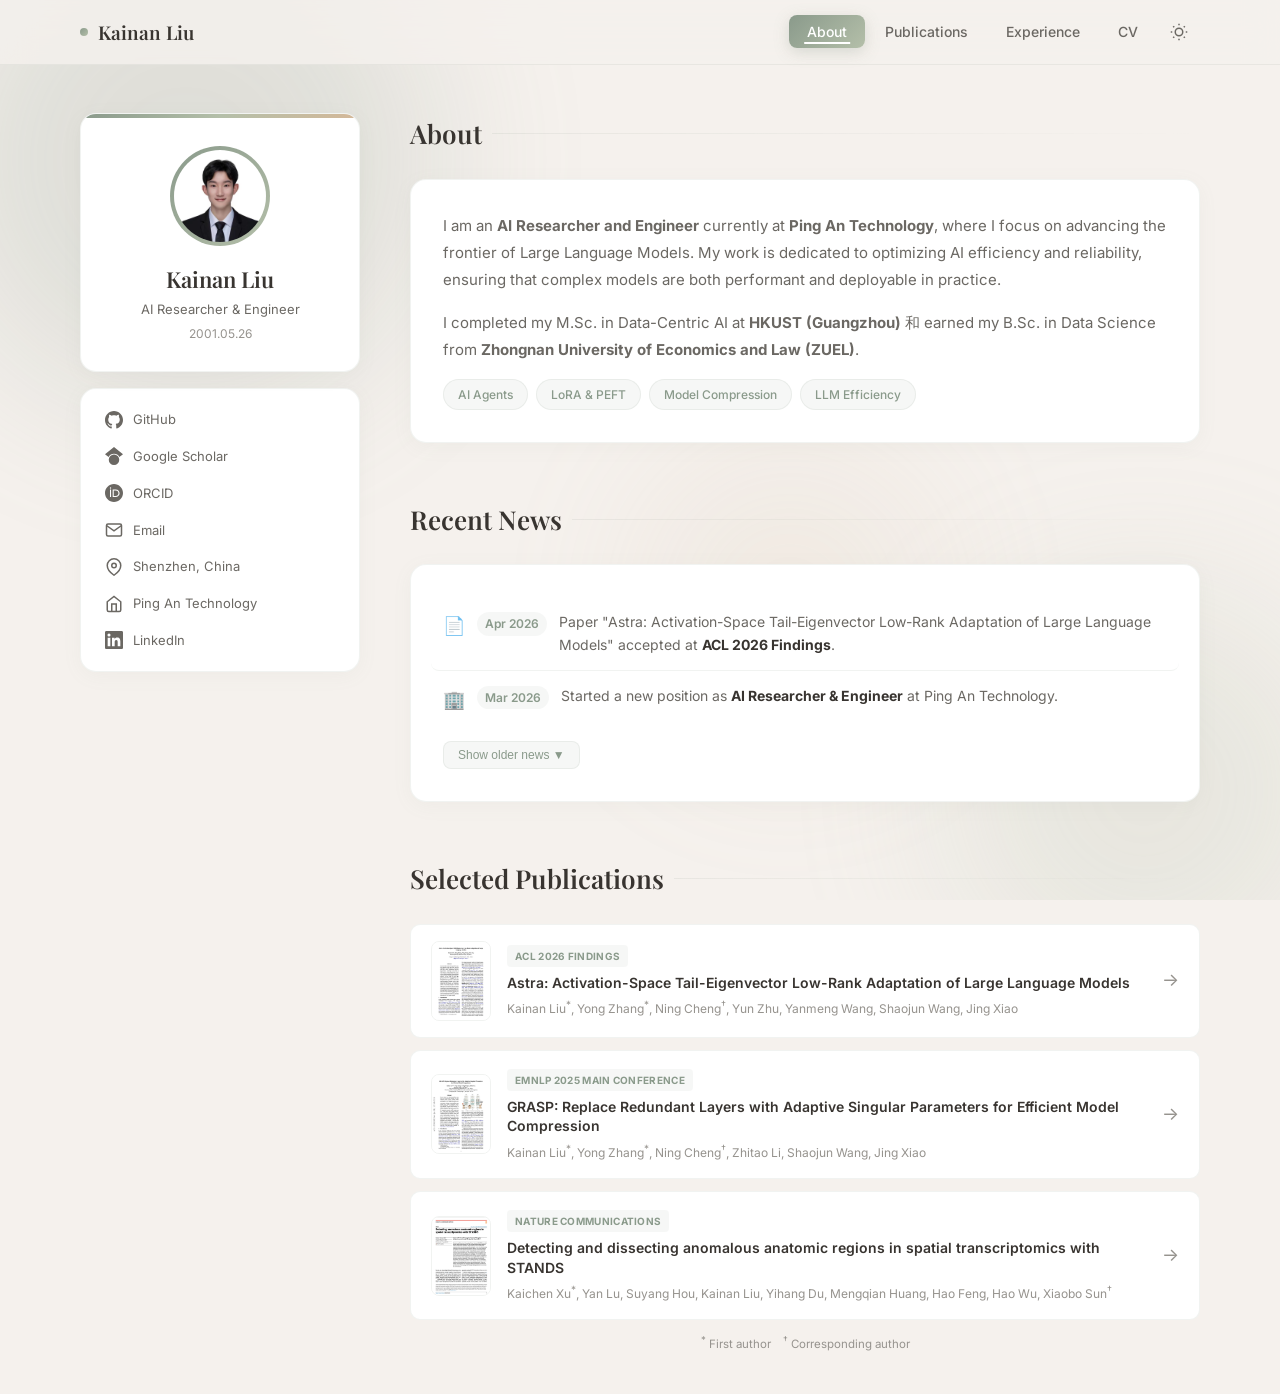
==== commit 92e11322: "update cv" ====
--- a/index.html
+++ b/index.html
@@ -3,7 +3,7 @@
 <head>
     <meta charset="UTF-8">
     <meta name="viewport" content="width=device-width, initial-scale=1.0">
-    <title>Kainan Liu — AI Researcher</title>
+    <title>Kainan Liu's Homepage</title>
     <link rel="preconnect" href="https://fonts.googleapis.com">
     <link rel="preconnect" href="https://fonts.gstatic.com" crossorigin>
     <link href="https://fonts.googleapis.com/css2?family=Inter:wght@300;400;500;600;700&family=Playfair+Display:ital,wght@0,400;0,600;1,400&display=swap" rel="stylesheet">
@@ -70,7 +70,7 @@
                 </div>
                 <h1 class="profile-name">Kainan Liu</h1>
                 <p class="profile-title">AI Researcher & Engineer</p>
-                <p class="profile-affiliation">Ping An Technology · HKUST(GZ)</p>
+                <p class="profile-affiliation">2001.05.26</p>
             </div>
 
             <div class="profile-links">
@@ -129,21 +129,22 @@
                 </div>
                 <div class="content-card">
                     <p>
-                        I am an AI Researcher and Engineer at <strong>Ping An Technology</strong>, where I work on
-                        large language models for financial applications. My research focuses on making AI systems
-                        more efficient, reliable, and practical for real-world deployment.
+                        I am an <strong>AI Researcher and Engineer</strong> currently at 
+                        <strong>Ping An Technology</strong>, where I focus on advancing the frontier of 
+                        Large Language Models. My work is dedicated to optimizing AI efficiency and 
+                        reliability, ensuring that complex models are both performant and 
+                        deployable in practice.
                     </p>
                     <p>
-                        I hold an M.Sc. in Data-Centric Artificial Intelligence from
-                        <strong>HKUST (Guangzhou)</strong> and a B.Sc. in Data Science from
-                        <strong>Zhongnan University of Economics and Law</strong>.
+                        I completed my M.Sc. in Data-Centric AI at <strong>HKUST (Guangzhou)</strong> 
+                        和 earned my B.Sc. in Data Science from 
+                        <strong>Zhongnan University of Economics and Law (ZUEL)</strong>.
                     </p>
                     <div class="tags">
                         <span class="tag">AI Agents</span>
                         <span class="tag">LoRA & PEFT</span>
                         <span class="tag">Model Compression</span>
                         <span class="tag">LLM Efficiency</span>
-                        <span class="tag">Financial AI</span>
                     </div>
                 </div>
             </section>
@@ -160,7 +161,7 @@
                             <span class="news-icon">📄</span>
                             <span class="news-date">Apr 2026</span>
                             <span class="news-text">
-                                Paper <strong>"Astra: Activation-Space Tail-Eigenvector Low-Rank Adaptation of Large Language Models"</strong> accepted at ACL 2026 Findings.
+                                Paper "Astra: Activation-Space Tail-Eigenvector Low-Rank Adaptation of Large Language Models" accepted at <strong>ACL 2026 Findings</strong>.
                             </span>
                         </li>
                         <li class="news-item">
@@ -175,16 +176,16 @@
                         <ul class="news-list" style="border-top:1px dashed var(--border);padding-top:8px;margin-top:8px">
                             <li class="news-item">
                                 <span class="news-icon">🎤</span>
-                                <span class="news-date">Jan 2026</span>
+                                <span class="news-date">Aug 2025</span>
                                 <span class="news-text">
-                                    Presented <strong>"GRASP"</strong> at EMNLP 2025 Main Conference.
+                                    Paper "GRASP: Replace Redundant Layers with Adaptive Singular Parameters for Efficient Model Compression" accepted at <strong>EMNLP 2025 Main Conference</strong>.
                                 </span>
                             </li>
                             <li class="news-item">
                                 <span class="news-icon">🎓</span>
-                                <span class="news-date">Aug 2025</span>
+                                <span class="news-date">July 2025</span>
                                 <span class="news-text">
-                                    Graduated with <strong>M.Sc. in Data-Centric AI</strong> from HKUST (Guangzhou).
+                                    Received my M.Sc. Degree in Data-Centric AI from HKUST (Guangzhou).
                                 </span>
                             </li>
                         </ul>
@@ -207,7 +208,7 @@
                     <div class="pub-preview-content">
                         <span class="pub-preview-venue">ACL 2026 Findings</span>
                         <div class="pub-preview-title">Astra: Activation-Space Tail-Eigenvector Low-Rank Adaptation of Large Language Models</div>
-                        <div class="pub-preview-authors">Kainan Liu, et al.</div>
+                        <div class="pub-preview-authors">Kainan Liu<sup>*</sup>, Yong Zhang<sup>*</sup>, Ning Cheng<sup>†</sup>, Yun Zhu, Yanmeng Wang, Shaojun Wang, Jing Xiao</div>
                     </div>
                     <span class="pub-preview-arrow">→</span>
                 </a>
@@ -219,7 +220,7 @@
                     <div class="pub-preview-content">
                         <span class="pub-preview-venue">EMNLP 2025 Main Conference</span>
                         <div class="pub-preview-title">GRASP: Replace Redundant Layers with Adaptive Singular Parameters for Efficient Model Compression</div>
-                        <div class="pub-preview-authors">Kainan Liu, et al.</div>
+                        <div class="pub-preview-authors">Kainan Liu<sup>*</sup>, Yong Zhang<sup>*</sup>, Ning Cheng<sup>†</sup>, Zhitao Li, Shaojun Wang, Jing Xiao</div>
                     </div>
                     <span class="pub-preview-arrow">→</span>
                 </a>
@@ -231,10 +232,11 @@
                     <div class="pub-preview-content">
                         <span class="pub-preview-venue">Nature Communications</span>
                         <div class="pub-preview-title">Detecting and dissecting anomalous anatomic regions in spatial transcriptomics with STANDS</div>
-                        <div class="pub-preview-authors">Kainan Liu, et al.</div>
+                        <div class="pub-preview-authors">Kaichen Xu<sup>*</sup>, Yan Lu, Suyang Hou, Kainan Liu, Yihang Du, Mengqian Huang, Hao Feng, Hao Wu, Xiaobo Sun<sup>†</sup></div>
                     </div>
                     <span class="pub-preview-arrow">→</span>
                 </a>
+                <p class="pub-preview-note"><sup>*</sup> First author &nbsp;&nbsp; <sup>†</sup> Corresponding author</p>
             </section>
 
         </main>
@@ -284,6 +286,15 @@
             }
         }
 
+        // ── News Toggle ──
+        const newsToggleBtn = document.getElementById('newsToggleBtn');
+        const newsOlder = document.getElementById('newsOlder');
+        newsToggleBtn.addEventListener('click', () => {
+            const isHidden = newsOlder.style.display === 'none';
+            newsOlder.style.display = isHidden ? 'block' : 'none';
+            newsToggleBtn.textContent = isHidden ? 'Show less news ▲' : 'Show older news ▼';
+        });
+
         // Listen for system theme changes
         window.matchMedia('(prefers-color-scheme: dark)').addEventListener('change', (e) => {
             if (!localStorage.getItem('theme')) {
--- a/style.css
+++ b/style.css
@@ -370,6 +370,12 @@
 .pub-preview-authors {
     font-size: 12px; color: var(--text-muted);
 }
+.pub-preview-note {
+    font-size: 11.5px;
+    color: var(--text-muted);
+    text-align: center;
+    margin-top: 4px;
+}
 .pub-preview-arrow {
     margin-left: auto; flex-shrink: 0;
     color: var(--text-muted);
@@ -441,6 +447,7 @@
     line-height: 1.4; margin-bottom: 6px;
 }
 .pub-authors { font-size: 14px; color: var(--text-secondary); margin-bottom: 10px; }
+.pub-note { font-size: 12px; color: var(--text-muted); margin-bottom: 32px; text-align: center; }
 .pub-abstract {
     font-size: 13.5px; color: var(--text-muted);
     line-height: 1.7; margin-top: 12px;
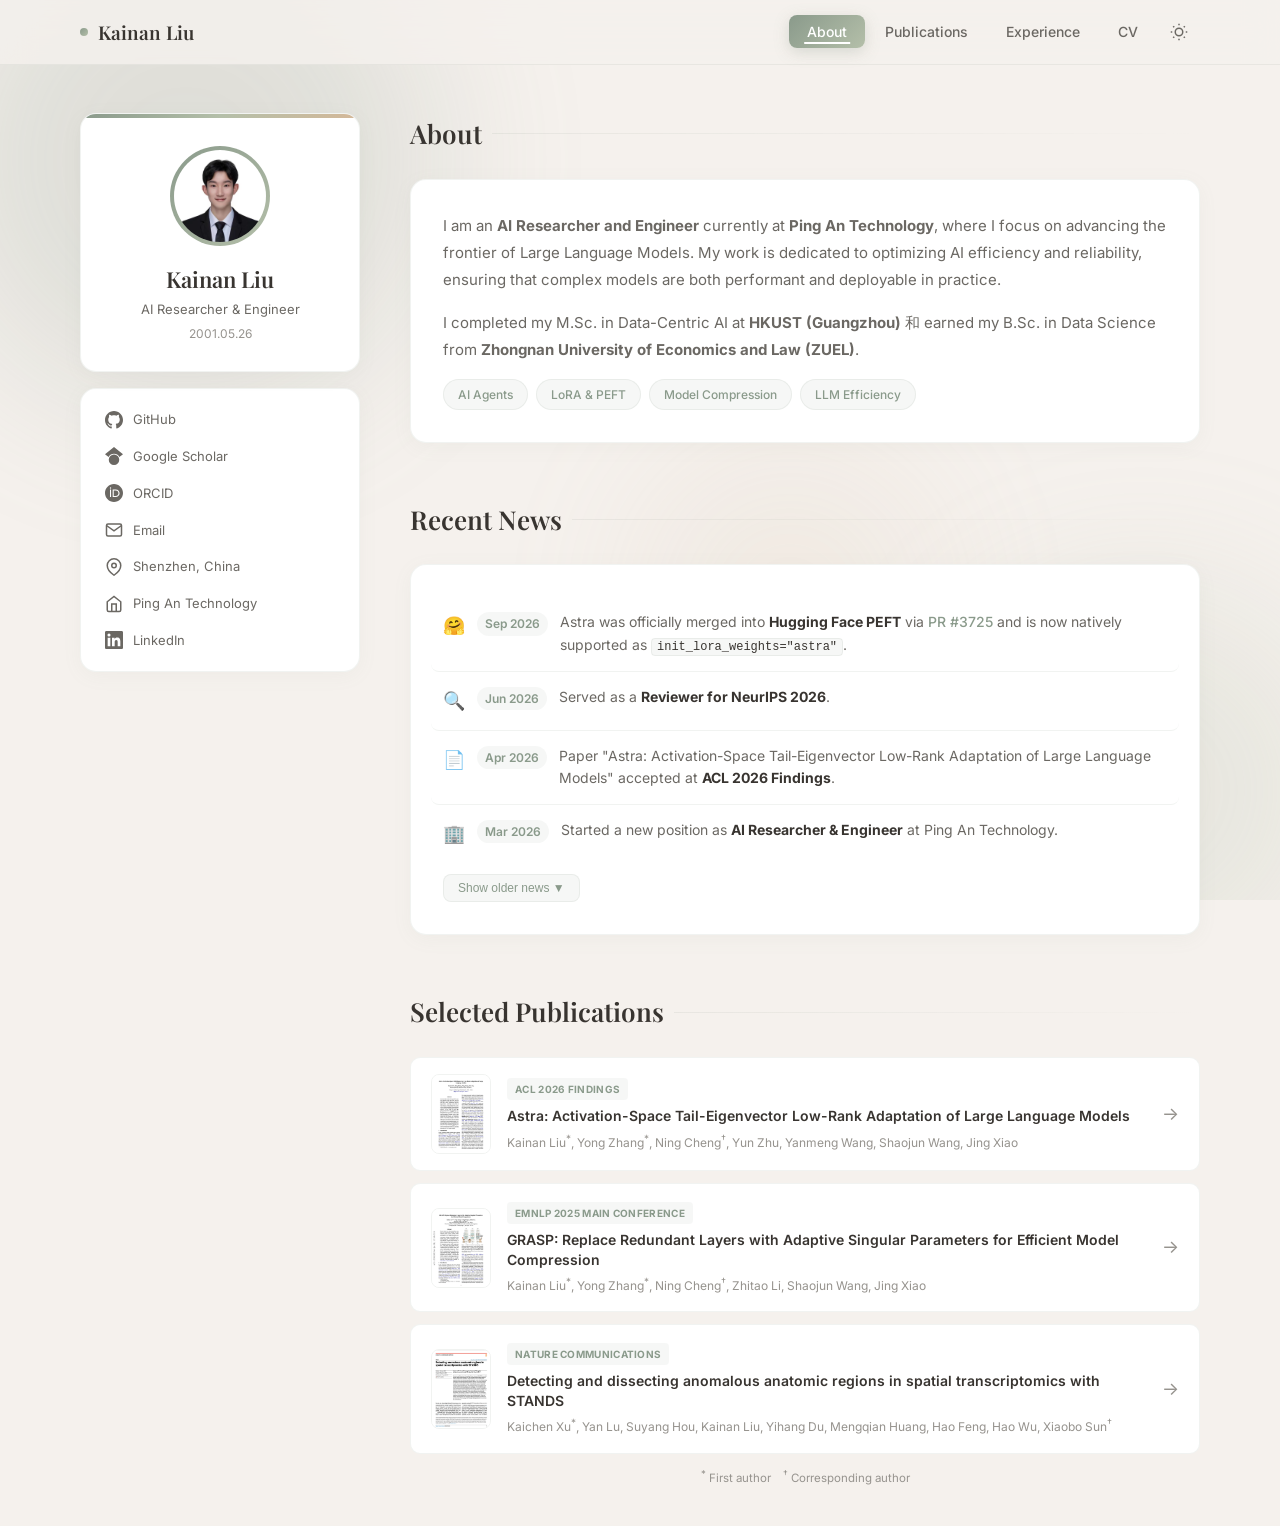
==== commit e82bb4bb: "update recent news: Astra merged into HF PEFT, NeurIPS 2026 reviewer" ====
--- a/index.html
+++ b/index.html
@@ -158,6 +158,20 @@
                 <div class="content-card">
                     <ul class="news-list">
                         <li class="news-item">
+                            <span class="news-icon">🤗</span>
+                            <span class="news-date">Sep 2026</span>
+                            <span class="news-text">
+                                Astra was officially merged into <strong>Hugging Face PEFT</strong> via <a href="https://github.com/huggingface/peft/pull/3725" target="_blank" rel="noopener">PR #3725</a> and is now natively supported as <code>init_lora_weights="astra"</code>.
+                            </span>
+                        </li>
+                        <li class="news-item">
+                            <span class="news-icon">🔍</span>
+                            <span class="news-date">Jun 2026</span>
+                            <span class="news-text">
+                                Served as a <strong>Reviewer for NeurIPS 2026</strong>.
+                            </span>
+                        </li>
+                        <li class="news-item">
                             <span class="news-icon">📄</span>
                             <span class="news-date">Apr 2026</span>
                             <span class="news-text">
--- a/style.css
+++ b/style.css
@@ -306,6 +306,17 @@
 }
 .news-text { font-size: 14px; color: var(--text-secondary); line-height: 1.6; }
 .news-text strong { color: var(--text-primary); }
+.news-text a { color: var(--accent); text-decoration: none; font-weight: 500; }
+.news-text a:hover { text-decoration: underline; }
+.news-text code {
+    font-size: 12px;
+    font-family: 'SF Mono', 'Fira Code', Consolas, monospace;
+    background: var(--accent-glow);
+    border: 1px solid var(--border);
+    border-radius: 4px;
+    padding: 1px 5px;
+    color: var(--text-primary);
+}
 .news-toggle-btn {
     margin-top: 12px; padding: 6px 14px;
     background: var(--accent-glow); border: 1px solid var(--border);
@@ -413,12 +424,12 @@
 .pub-card:hover::before { opacity: 1; }
 .pub-card-inner {
     display: grid;
-    grid-template-columns: 180px 1fr;
+    grid-template-columns: 200px 1fr;
     gap: 0;
     position: relative; z-index: 1;
 }
 .pub-thumb {
-    width: 180px;
+    width: 200px;
     aspect-ratio: 3/4;
     background: linear-gradient(135deg, #e8ebe4, #e0e5d9);
     display: flex; align-items: center; justify-content: center;
@@ -520,7 +531,7 @@
     text-align: center;
 }
 .pub-figure img {
-    max-width: 70%;
+    max-width: 85%;
     border-radius: var(--radius-sm);
     border: 1px solid var(--border);
 }
@@ -655,6 +666,7 @@
     .page { padding: 24px 20px; }
     .pub-card-inner { grid-template-columns: 1fr; }
     .pub-thumb { width: 100%; aspect-ratio: 16/9; min-height: auto; }
+    .pub-thumb img { object-position: top center; }
     .pub-body { padding: 20px; }
     .content-card { padding: 24px; }
     .profile-card { padding: 24px 20px; }
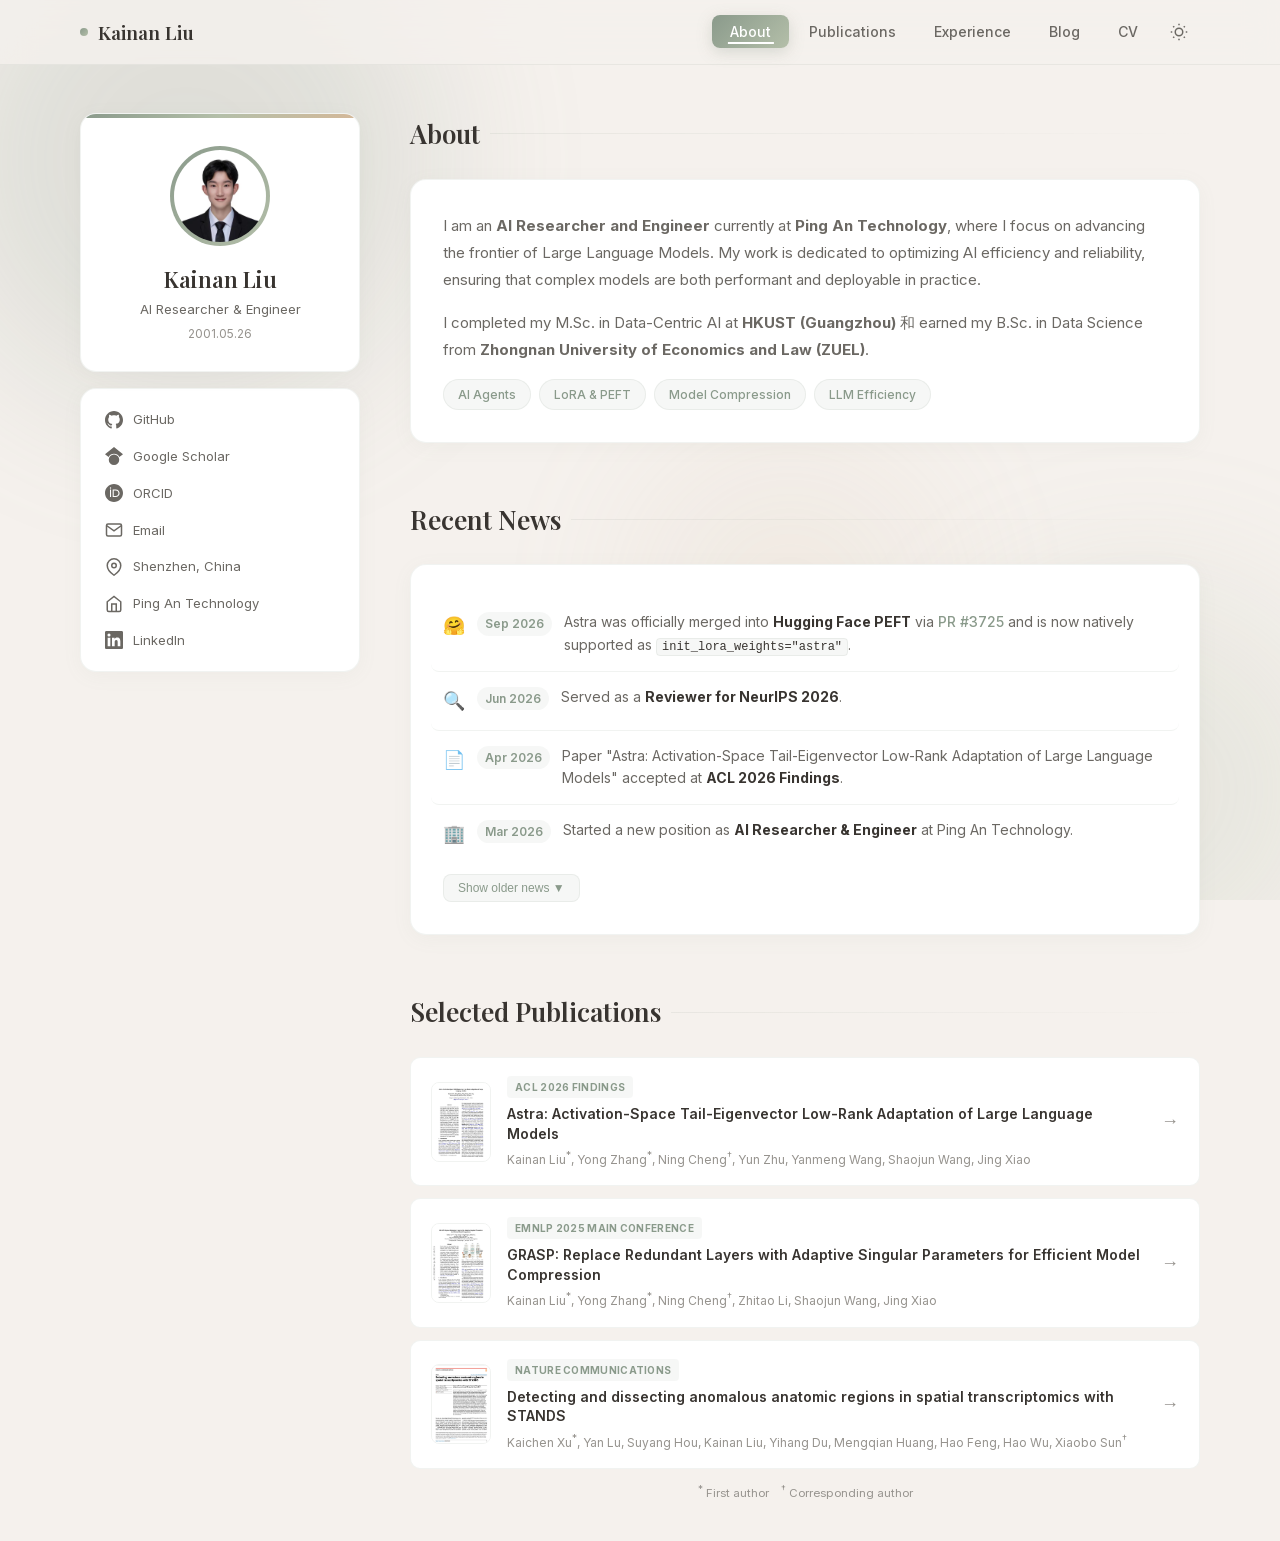
==== commit e4bc9890: "add blog (movie reviews & study notes) with shared site.js, self-hosted fonts - fix tab filter hidin" ====
--- a/index.html
+++ b/index.html
@@ -4,9 +4,6 @@
     <meta charset="UTF-8">
     <meta name="viewport" content="width=device-width, initial-scale=1.0">
     <title>Kainan Liu's Homepage</title>
-    <link rel="preconnect" href="https://fonts.googleapis.com">
-    <link rel="preconnect" href="https://fonts.gstatic.com" crossorigin>
-    <link href="https://fonts.googleapis.com/css2?family=Inter:wght@300;400;500;600;700&family=Playfair+Display:ital,wght@0,400;0,600;1,400&display=swap" rel="stylesheet">
     <link rel="stylesheet" href="style.css">
     <link rel="icon" type="image/svg+xml" href="data:image/svg+xml,%3Csvg xmlns='http://www.w3.org/2000/svg' viewBox='0 0 32 32'%3E%3Ccircle cx='16' cy='16' r='14' fill='%238a9a8b'/%3E%3Ccircle cx='16' cy='12.5' r='5.5' fill='%23f5f1ed'/%3E%3Cpath d='M8 22c0-4.4 3.6-8 8-8s8 3.6 8 8' fill='none' stroke='%23f5f1ed' stroke-width='2.5' stroke-linecap='round'/%3E%3C/svg%3E">
 </head>
@@ -34,6 +31,7 @@
                     <li><a href="index.html" class="active">About</a></li>
                     <li><a href="publications.html">Publications</a></li>
                     <li><a href="experience.html">Experience</a></li>
+                    <li><a href="blog/index.html">Blog</a></li>
                     <li><a href="cv.html">CV</a></li>
                     <li>
                         <button class="theme-toggle" id="themeToggle" aria-label="Toggle theme">
@@ -256,50 +254,8 @@
         </main>
     </div>
 
+    <script src="site.js"></script>
     <script>
-        // ── Scroll Progress Bar ──
-        const progressBar = document.getElementById('scrollProgress');
-        window.addEventListener('scroll', () => {
-            const scrollTop = window.scrollY;
-            const docHeight = document.documentElement.scrollHeight - window.innerHeight;
-            const progress = docHeight > 0 ? (scrollTop / docHeight) * 100 : 0;
-            progressBar.style.width = progress + '%';
-        });
-
-        // ── Theme Toggle ──
-        const themeToggle = document.getElementById('themeToggle');
-        const iconSun = themeToggle.querySelector('.icon-sun');
-        const iconMoon = themeToggle.querySelector('.icon-moon');
-
-        // Get saved theme or use system preference
-        const savedTheme = localStorage.getItem('theme');
-        const systemPrefersDark = window.matchMedia('(prefers-color-scheme: dark)').matches;
-        const initialTheme = savedTheme || (systemPrefersDark ? 'dark' : 'light');
-
-        // Apply initial theme
-        document.documentElement.setAttribute('data-theme', initialTheme);
-        updateToggleIcon(initialTheme);
-
-        // Toggle function
-        themeToggle.addEventListener('click', () => {
-            const currentTheme = document.documentElement.getAttribute('data-theme');
-            const newTheme = currentTheme === 'light' ? 'dark' : 'light';
-
-            document.documentElement.setAttribute('data-theme', newTheme);
-            localStorage.setItem('theme', newTheme);
-            updateToggleIcon(newTheme);
-        });
-
-        function updateToggleIcon(theme) {
-            if (theme === 'dark') {
-                iconSun.style.display = 'none';
-                iconMoon.style.display = 'block';
-            } else {
-                iconSun.style.display = 'block';
-                iconMoon.style.display = 'none';
-            }
-        }
-
         // ── News Toggle ──
         const newsToggleBtn = document.getElementById('newsToggleBtn');
         const newsOlder = document.getElementById('newsOlder');
@@ -309,14 +265,8 @@
             newsToggleBtn.textContent = isHidden ? 'Show less news ▲' : 'Show older news ▼';
         });
 
-        // Listen for system theme changes
-        window.matchMedia('(prefers-color-scheme: dark)').addEventListener('change', (e) => {
-            if (!localStorage.getItem('theme')) {
-                const newTheme = e.matches ? 'dark' : 'light';
-                document.documentElement.setAttribute('data-theme', newTheme);
-                updateToggleIcon(newTheme);
-            }
-        });
+    
+    
     </script>
 
 </body>
--- a/style.css
+++ b/style.css
@@ -1,4 +1,70 @@
 /* ── Shared Styles for Kainan Liu Homepage ── */
+
+/* Self-hosted fonts (latin/latin-ext subsets of Inter & Playfair Display,
+   previously loaded from Google Fonts which is unreachable in mainland China.
+   CJK text falls back to system fonts via unicode-range.) */
+@font-face {
+  font-family: 'Inter';
+  font-style: normal;
+  font-weight: 300 700;
+  font-display: swap;
+  src: url(assets/fonts/inter-var-latin.woff2) format('woff2');
+  unicode-range: U+0000-00FF, U+0131, U+0152-0153, U+02BB-02BC, U+02C6, U+02DA, U+02DC, U+0304, U+0308, U+0329, U+2000-206F, U+20AC, U+2122, U+2191, U+2193, U+2212, U+2215, U+FEFF, U+FFFD;
+}
+
+@font-face {
+  font-family: 'Inter';
+  font-style: normal;
+  font-weight: 300 700;
+  font-display: swap;
+  src: url(assets/fonts/inter-var-latin-ext.woff2) format('woff2');
+  unicode-range: U+0100-02BA, U+02BD-02C5, U+02C7-02CC, U+02CE-02D7, U+02DD-02FF, U+0304, U+0308, U+0329, U+1D00-1DBF, U+1E00-1E9F, U+1EF2-1EFF, U+2020, U+20A0-20AB, U+20AD-20C4, U+2113, U+2C60-2C7F, U+A720-A7FF;
+}
+
+@font-face {
+  font-family: 'Playfair Display';
+  font-style: normal;
+  font-weight: 400;
+  font-display: swap;
+  src: url(assets/fonts/playfairdisplay-normal-400-latin.woff2) format('woff2');
+  unicode-range: U+0000-00FF, U+0131, U+0152-0153, U+02BB-02BC, U+02C6, U+02DA, U+02DC, U+0304, U+0308, U+0329, U+2000-206F, U+20AC, U+2122, U+2191, U+2193, U+2212, U+2215, U+FEFF, U+FFFD;
+}
+
+@font-face {
+  font-family: 'Playfair Display';
+  font-style: normal;
+  font-weight: 600;
+  font-display: swap;
+  src: url(assets/fonts/playfairdisplay-normal-600-latin.woff2) format('woff2');
+  unicode-range: U+0000-00FF, U+0131, U+0152-0153, U+02BB-02BC, U+02C6, U+02DA, U+02DC, U+0304, U+0308, U+0329, U+2000-206F, U+20AC, U+2122, U+2191, U+2193, U+2212, U+2215, U+FEFF, U+FFFD;
+}
+
+@font-face {
+  font-family: 'Playfair Display';
+  font-style: normal;
+  font-weight: 400 600;
+  font-display: swap;
+  src: url(assets/fonts/playfairdisplay-var-latin-ext.woff2) format('woff2');
+  unicode-range: U+0100-02BA, U+02BD-02C5, U+02C7-02CC, U+02CE-02D7, U+02DD-02FF, U+0304, U+0308, U+0329, U+1D00-1DBF, U+1E00-1E9F, U+1EF2-1EFF, U+2020, U+20A0-20AB, U+20AD-20C4, U+2113, U+2C60-2C7F, U+A720-A7FF;
+}
+
+@font-face {
+  font-family: 'Playfair Display';
+  font-style: italic;
+  font-weight: 400;
+  font-display: swap;
+  src: url(assets/fonts/playfairdisplay-italic-400-latin.woff2) format('woff2');
+  unicode-range: U+0000-00FF, U+0131, U+0152-0153, U+02BB-02BC, U+02C6, U+02DA, U+02DC, U+0304, U+0308, U+0329, U+2000-206F, U+20AC, U+2122, U+2191, U+2193, U+2212, U+2215, U+FEFF, U+FFFD;
+}
+
+@font-face {
+  font-family: 'Playfair Display';
+  font-style: italic;
+  font-weight: 400;
+  font-display: swap;
+  src: url(assets/fonts/playfairdisplay-italic-400-latin-ext.woff2) format('woff2');
+  unicode-range: U+0100-02BA, U+02BD-02C5, U+02C7-02CC, U+02CE-02D7, U+02DD-02FF, U+0304, U+0308, U+0329, U+1D00-1DBF, U+1E00-1E9F, U+1EF2-1EFF, U+2020, U+20A0-20AB, U+20AD-20C4, U+2113, U+2C60-2C7F, U+A720-A7FF;
+}
 
 :root {
     /* Morandi Neutrals - Light Mode */
@@ -658,6 +724,643 @@
     box-shadow: 0 8px 35px rgba(108, 92, 231, 0.45);
 }
 
+/* ── Blog Listing ── */
+.blog-grid {
+    display: grid;
+    grid-template-columns: repeat(auto-fill, minmax(340px, 1fr));
+    gap: 20px;
+}
+
+.blog-card {
+    background: var(--bg-secondary);
+    border-radius: var(--radius);
+    border: 1px solid var(--border);
+    overflow: hidden;
+    transition: all 0.3s ease;
+    text-decoration: none;
+    color: inherit;
+    display: flex;
+    flex-direction: column;
+}
+.blog-card:hover {
+    box-shadow: var(--shadow-lg);
+    transform: translateY(-2px);
+    border-color: var(--accent);
+}
+
+.blog-card-cover {
+    width: 100%;
+    aspect-ratio: 16 / 9;
+    background: linear-gradient(135deg, #e8ebe4, #d5dcd0);
+    overflow: hidden;
+    position: relative;
+}
+.blog-card-cover img {
+    width: 100%;
+    height: 100%;
+    object-fit: cover;
+    display: block;
+}
+.blog-card-cover-placeholder {
+    display: flex;
+    align-items: center;
+    justify-content: center;
+    font-size: 48px;
+    color: var(--accent);
+    opacity: 0.25;
+}
+
+.blog-card-body {
+    padding: 20px;
+    flex: 1;
+    display: flex;
+    flex-direction: column;
+}
+
+.blog-card-meta {
+    display: flex;
+    align-items: center;
+    gap: 10px;
+    margin-bottom: 10px;
+}
+
+.blog-category-tag {
+    font-size: 10px;
+    font-weight: 700;
+    color: var(--accent);
+    background: var(--accent-glow);
+    padding: 3px 8px;
+    border-radius: 4px;
+    letter-spacing: 0.3px;
+    text-transform: uppercase;
+    white-space: nowrap;
+}
+
+.blog-card-date {
+    font-size: 12px;
+    color: var(--text-muted);
+}
+
+.blog-card-title {
+    font-family: var(--font-serif);
+    font-size: 17px;
+    font-weight: 600;
+    line-height: 1.35;
+    margin-bottom: 6px;
+    color: var(--text-primary);
+}
+
+.blog-card-title-zh {
+    font-size: 13px;
+    color: var(--text-muted);
+    margin-bottom: 10px;
+}
+
+.blog-card-excerpt {
+    font-size: 13px;
+    color: var(--text-secondary);
+    line-height: 1.6;
+    flex: 1;
+}
+
+.blog-card-readmore {
+    display: inline-flex;
+    align-items: center;
+    gap: 4px;
+    font-size: 12px;
+    font-weight: 500;
+    color: var(--accent);
+    margin-top: 14px;
+    transition: gap 0.2s ease;
+}
+.blog-card:hover .blog-card-readmore {
+    gap: 8px;
+}
+
+/* ── Blog Empty State ── */
+.blog-empty {
+    text-align: center;
+    padding: 48px 24px;
+    color: var(--text-muted);
+}
+.blog-empty-icon {
+    font-size: 48px;
+    margin-bottom: 16px;
+    opacity: 0.5;
+}
+.blog-empty-text {
+    font-size: 14px;
+    line-height: 1.6;
+}
+
+/* ── Sub-Category Gateway Cards ── */
+.subcat-grid {
+    display: grid;
+    grid-template-columns: repeat(auto-fill, minmax(200px, 1fr));
+    gap: 16px;
+}
+
+.subcat-card {
+    background: var(--bg-secondary);
+    border-radius: var(--radius);
+    padding: 24px 20px;
+    border: 1px solid var(--border);
+    text-decoration: none;
+    color: inherit;
+    transition: all 0.3s ease;
+    display: flex;
+    flex-direction: column;
+    align-items: flex-start;
+    gap: 8px;
+}
+.subcat-card:hover {
+    box-shadow: var(--shadow-lg);
+    transform: translateY(-2px);
+    border-color: var(--accent);
+}
+
+.subcat-card-emoji {
+    font-size: 28px;
+    line-height: 1;
+}
+
+.subcat-card-name {
+    font-family: var(--font-serif);
+    font-size: 16px;
+    font-weight: 600;
+    color: var(--text-primary);
+}
+
+.subcat-card-name-zh {
+    font-size: 12px;
+    color: var(--text-muted);
+}
+
+.subcat-card-desc {
+    font-size: 12.5px;
+    color: var(--text-secondary);
+    line-height: 1.5;
+    flex: 1;
+}
+
+.subcat-card-count {
+    font-size: 11px;
+    font-weight: 500;
+    color: var(--accent);
+    background: var(--accent-glow);
+    padding: 3px 10px;
+    border-radius: 12px;
+}
+
+/* ── Tab Navigation (Hub Page) ── */
+.tab-nav {
+    display: flex;
+    gap: 4px;
+    flex-wrap: wrap;
+    margin-bottom: 28px;
+    padding: 4px;
+    background: var(--bg-secondary);
+    border-radius: var(--radius-sm);
+    border: 1px solid var(--border);
+}
+
+.tab-btn {
+    padding: 8px 18px;
+    font-size: 13px;
+    font-weight: 500;
+    color: var(--text-secondary);
+    background: transparent;
+    border: none;
+    border-radius: var(--radius-xs);
+    cursor: pointer;
+    transition: all 0.2s ease;
+    white-space: nowrap;
+}
+.tab-btn:hover {
+    background: var(--accent-glow);
+    color: var(--accent);
+}
+.tab-btn.active {
+    background: linear-gradient(135deg, var(--accent), var(--accent-light));
+    color: white;
+    box-shadow: 0 2px 12px rgba(138, 154, 139, 0.25);
+}
+.tab-btn .count {
+    font-size: 10px;
+    opacity: 0.7;
+    margin-left: 4px;
+}
+
+/* ── Study Note Article ── */
+.study-note-header {
+    background: var(--bg-secondary);
+    border-radius: var(--radius);
+    padding: 28px;
+    border: 1px solid var(--border);
+    box-shadow: var(--shadow);
+    margin-bottom: 24px;
+}
+
+.study-note-header .blog-category-tag {
+    margin-bottom: 10px;
+}
+
+.study-note-title-en {
+    font-family: var(--font-serif);
+    font-size: 26px;
+    font-weight: 600;
+    line-height: 1.3;
+    margin-bottom: 4px;
+    color: var(--text-primary);
+}
+
+.study-note-title-zh {
+    font-size: 16px;
+    color: var(--text-muted);
+    margin-bottom: 14px;
+}
+
+.study-note-meta {
+    display: flex;
+    flex-wrap: wrap;
+    gap: 16px;
+    font-size: 12.5px;
+    color: var(--text-muted);
+}
+
+.study-note-meta span {
+    display: inline-flex;
+    align-items: center;
+    gap: 4px;
+}
+
+/* Study Note Content Sections */
+.study-section {
+    background: var(--bg-secondary);
+    border-radius: var(--radius);
+    padding: 28px;
+    border: 1px solid var(--border);
+    box-shadow: var(--shadow-sm);
+    margin-bottom: 20px;
+}
+
+.study-section h2 {
+    font-family: var(--font-serif);
+    font-size: 18px;
+    font-weight: 600;
+    color: var(--text-primary);
+    margin-bottom: 16px;
+    padding-bottom: 12px;
+    border-bottom: 1px solid var(--border);
+    display: flex;
+    align-items: baseline;
+    gap: 10px;
+}
+
+.study-section h2 .zh {
+    font-size: 14px;
+    color: var(--text-muted);
+    font-weight: 400;
+}
+
+.study-section h3 {
+    font-size: 15px;
+    font-weight: 600;
+    color: var(--text-primary);
+    margin: 20px 0 10px;
+}
+
+.study-section p {
+    font-size: 14.5px;
+    line-height: 1.85;
+    color: var(--text-secondary);
+    margin-bottom: 14px;
+}
+.study-section p:last-child { margin-bottom: 0; }
+
+.study-section ul,
+.study-section ol {
+    margin: 8px 0 16px 20px;
+    font-size: 14px;
+    color: var(--text-secondary);
+    line-height: 1.8;
+}
+.study-section li { margin-bottom: 6px; }
+.study-section li::marker { color: var(--accent); }
+
+.study-section strong {
+    color: var(--text-primary);
+}
+
+/* Code Block */
+.code-block {
+    background: var(--bg-primary);
+    border: 1px solid var(--border);
+    border-radius: var(--radius-sm);
+    padding: 16px 20px;
+    margin: 16px 0;
+    overflow-x: auto;
+    font-family: 'SF Mono', 'Fira Code', 'Cascadia Code', monospace;
+    font-size: 13px;
+    line-height: 1.7;
+    color: var(--text-primary);
+}
+
+.code-block .comment { color: var(--text-muted); font-style: italic; }
+.code-block .keyword { color: var(--accent); font-weight: 600; }
+.code-block .string { color: var(--accent-warm); }
+
+/* Inline Code */
+code {
+    background: var(--accent-glow);
+    padding: 2px 6px;
+    border-radius: 4px;
+    font-family: 'SF Mono', 'Fira Code', 'Cascadia Code', monospace;
+    font-size: 0.9em;
+    color: var(--accent);
+}
+
+/* Reference List */
+.ref-list {
+    list-style: none;
+    margin: 0;
+    padding: 0;
+}
+
+.ref-list li {
+    padding: 10px 14px;
+    margin-bottom: 6px;
+    background: var(--bg-primary);
+    border-radius: var(--radius-xs);
+    border: 1px solid var(--border);
+    font-size: 13px;
+    line-height: 1.6;
+    color: var(--text-secondary);
+}
+
+.ref-list li a {
+    color: var(--accent);
+    text-decoration: none;
+    font-weight: 500;
+}
+.ref-list li a:hover { text-decoration: underline; }
+
+.ref-list li .ref-tag {
+    display: inline-block;
+    font-size: 10px;
+    font-weight: 600;
+    padding: 1px 6px;
+    border-radius: 4px;
+    margin-right: 6px;
+    background: var(--accent-glow);
+    color: var(--accent);
+    text-transform: uppercase;
+}
+
+/* ── Movie Review Page ── */
+.movie-header {
+    display: flex;
+    gap: 28px;
+    background: var(--bg-secondary);
+    border-radius: var(--radius);
+    padding: 28px;
+    border: 1px solid var(--border);
+    box-shadow: var(--shadow);
+    margin-bottom: 32px;
+}
+
+.movie-poster {
+    width: 160px;
+    flex-shrink: 0;
+    border-radius: var(--radius-sm);
+    overflow: hidden;
+    box-shadow: var(--shadow);
+    border: 1px solid var(--border);
+}
+.movie-poster img {
+    width: 100%;
+    display: block;
+    object-fit: cover;
+    aspect-ratio: 2/3;
+}
+
+.movie-poster-placeholder {
+    width: 100%;
+    aspect-ratio: 2/3;
+    background: linear-gradient(135deg, #e8ebe4, #d5dcd0);
+    display: flex;
+    align-items: center;
+    justify-content: center;
+    font-size: 40px;
+    color: var(--accent);
+    opacity: 0.3;
+}
+
+/* Dark-mode variants for the hardcoded cover gradients */
+[data-theme="dark"] .blog-card-cover,
+[data-theme="dark"] .movie-poster-placeholder {
+    background: linear-gradient(135deg, #2b2f2b, #22261f);
+}
+
+.movie-meta {
+    flex: 1;
+    min-width: 0;
+}
+
+.movie-title-en {
+    font-family: var(--font-serif);
+    font-size: 24px;
+    font-weight: 600;
+    line-height: 1.25;
+    margin-bottom: 4px;
+    color: var(--text-primary);
+}
+
+.movie-title-zh {
+    font-size: 16px;
+    color: var(--text-muted);
+    margin-bottom: 16px;
+}
+
+.movie-info-row {
+    display: flex;
+    flex-wrap: wrap;
+    gap: 16px;
+    margin-bottom: 6px;
+}
+
+.movie-info-item {
+    font-size: 13px;
+    color: var(--text-secondary);
+}
+.movie-info-item strong {
+    color: var(--text-primary);
+    font-weight: 500;
+    margin-right: 4px;
+}
+
+/* ── Movie Review Sections ── */
+.movie-section {
+    background: var(--bg-secondary);
+    border-radius: var(--radius);
+    padding: 28px;
+    border: 1px solid var(--border);
+    box-shadow: var(--shadow-sm);
+    margin-bottom: 20px;
+}
+
+.movie-section-title {
+    font-family: var(--font-serif);
+    font-size: 18px;
+    font-weight: 600;
+    color: var(--text-primary);
+    margin-bottom: 16px;
+    padding-bottom: 12px;
+    border-bottom: 1px solid var(--border);
+    display: flex;
+    align-items: baseline;
+    gap: 10px;
+}
+
+.movie-section-title-zh {
+    font-size: 14px;
+    color: var(--text-muted);
+    font-weight: 400;
+}
+
+.movie-section p {
+    font-size: 14.5px;
+    line-height: 1.85;
+    color: var(--text-secondary);
+    margin-bottom: 14px;
+}
+.movie-section p:last-child {
+    margin-bottom: 0;
+}
+
+/* Pro/Con Lists */
+.movie-procon {
+    display: grid;
+    grid-template-columns: 1fr 1fr;
+    gap: 16px;
+    margin-top: 8px;
+}
+
+.movie-pro,
+.movie-con {
+    padding: 16px;
+    border-radius: var(--radius-sm);
+    border: 1px solid var(--border);
+}
+
+.movie-pro {
+    background: rgba(138, 154, 139, 0.04);
+}
+.movie-con {
+    background: rgba(212, 184, 153, 0.04);
+}
+
+.movie-pro h5,
+.movie-con h5 {
+    font-size: 13px;
+    font-weight: 600;
+    margin-bottom: 8px;
+}
+.movie-pro h5 { color: var(--accent); }
+.movie-con h5 { color: var(--accent-warm); }
+
+.movie-pro ul,
+.movie-con ul {
+    list-style: none;
+    font-size: 13px;
+    color: var(--text-secondary);
+    line-height: 1.7;
+}
+.movie-pro li::before { content: '+ '; color: var(--accent); font-weight: 700; }
+.movie-con li::before { content: '– '; color: var(--accent-warm); font-weight: 700; }
+
+/* ── Rating ── */
+.rating-overall {
+    display: flex;
+    align-items: center;
+    gap: 16px;
+    margin-bottom: 20px;
+}
+
+.rating-score-big {
+    font-family: var(--font-serif);
+    font-size: 48px;
+    font-weight: 700;
+    color: var(--accent);
+    line-height: 1;
+}
+
+.rating-stars-big {
+    font-size: 28px;
+    letter-spacing: 2px;
+    color: var(--accent);
+}
+.rating-stars-big .empty {
+    opacity: 0.2;
+}
+
+.rating-label {
+    font-size: 12px;
+    color: var(--text-muted);
+}
+
+.rating-table {
+    width: 100%;
+    border-collapse: collapse;
+}
+
+.rating-table th,
+.rating-table td {
+    padding: 10px 12px;
+    font-size: 13px;
+    border-bottom: 1px solid var(--border);
+}
+
+.rating-table th {
+    text-align: left;
+    font-weight: 500;
+    color: var(--text-primary);
+    width: 120px;
+}
+
+.rating-table td {
+    color: var(--text-secondary);
+}
+
+.rating-bar-wrap {
+    display: flex;
+    align-items: center;
+    gap: 10px;
+}
+
+.rating-bar {
+    flex: 1;
+    height: 6px;
+    background: var(--border);
+    border-radius: 3px;
+    overflow: hidden;
+}
+
+.rating-bar-fill {
+    height: 100%;
+    border-radius: 3px;
+    background: linear-gradient(90deg, var(--accent), var(--accent-light));
+    transition: width 0.8s ease;
+}
+
+.rating-bar-num {
+    font-size: 12px;
+    font-weight: 600;
+    color: var(--text-primary);
+    width: 28px;
+    text-align: right;
+}
+
 /* ── Responsive ── */
 @media (max-width: 900px) {
     .page-home { grid-template-columns: 1fr; gap: 32px; padding-top: 24px; }
@@ -671,6 +1374,13 @@
     .content-card { padding: 24px; }
     .profile-card { padding: 24px 20px; }
     .section-header h2 { font-size: 22px; }
+    .blog-grid { grid-template-columns: 1fr; }
+    .movie-header { flex-direction: column; align-items: center; text-align: center; }
+    .movie-poster { width: 140px; }
+    .movie-procon { grid-template-columns: 1fr; }
+    .movie-info-row { justify-content: center; }
+    .subcat-grid { grid-template-columns: repeat(2, 1fr); }
+    .study-note-title-en { font-size: 22px; }
 }
 
 @media (max-width: 640px) {
@@ -682,4 +1392,15 @@
     .pub-preview { gap: 12px; padding: 12px 14px; }
     .pub-preview-cover { width: 48px; height: 64px; }
     .pub-preview-arrow { display: none; }
-}
+    .movie-header { padding: 20px; gap: 16px; }
+    .movie-title-en { font-size: 20px; }
+    .movie-section { padding: 20px; }
+    .rating-overall { flex-wrap: wrap; }
+    .rating-score-big { font-size: 36px; }
+    .rating-table th { width: 80px; }
+    .subcat-grid { grid-template-columns: 1fr; }
+    .study-section { padding: 20px; }
+    .study-note-header { padding: 20px; }
+    .study-note-title-en { font-size: 20px; }
+    .tab-btn { padding: 6px 12px; font-size: 12px; }
+}
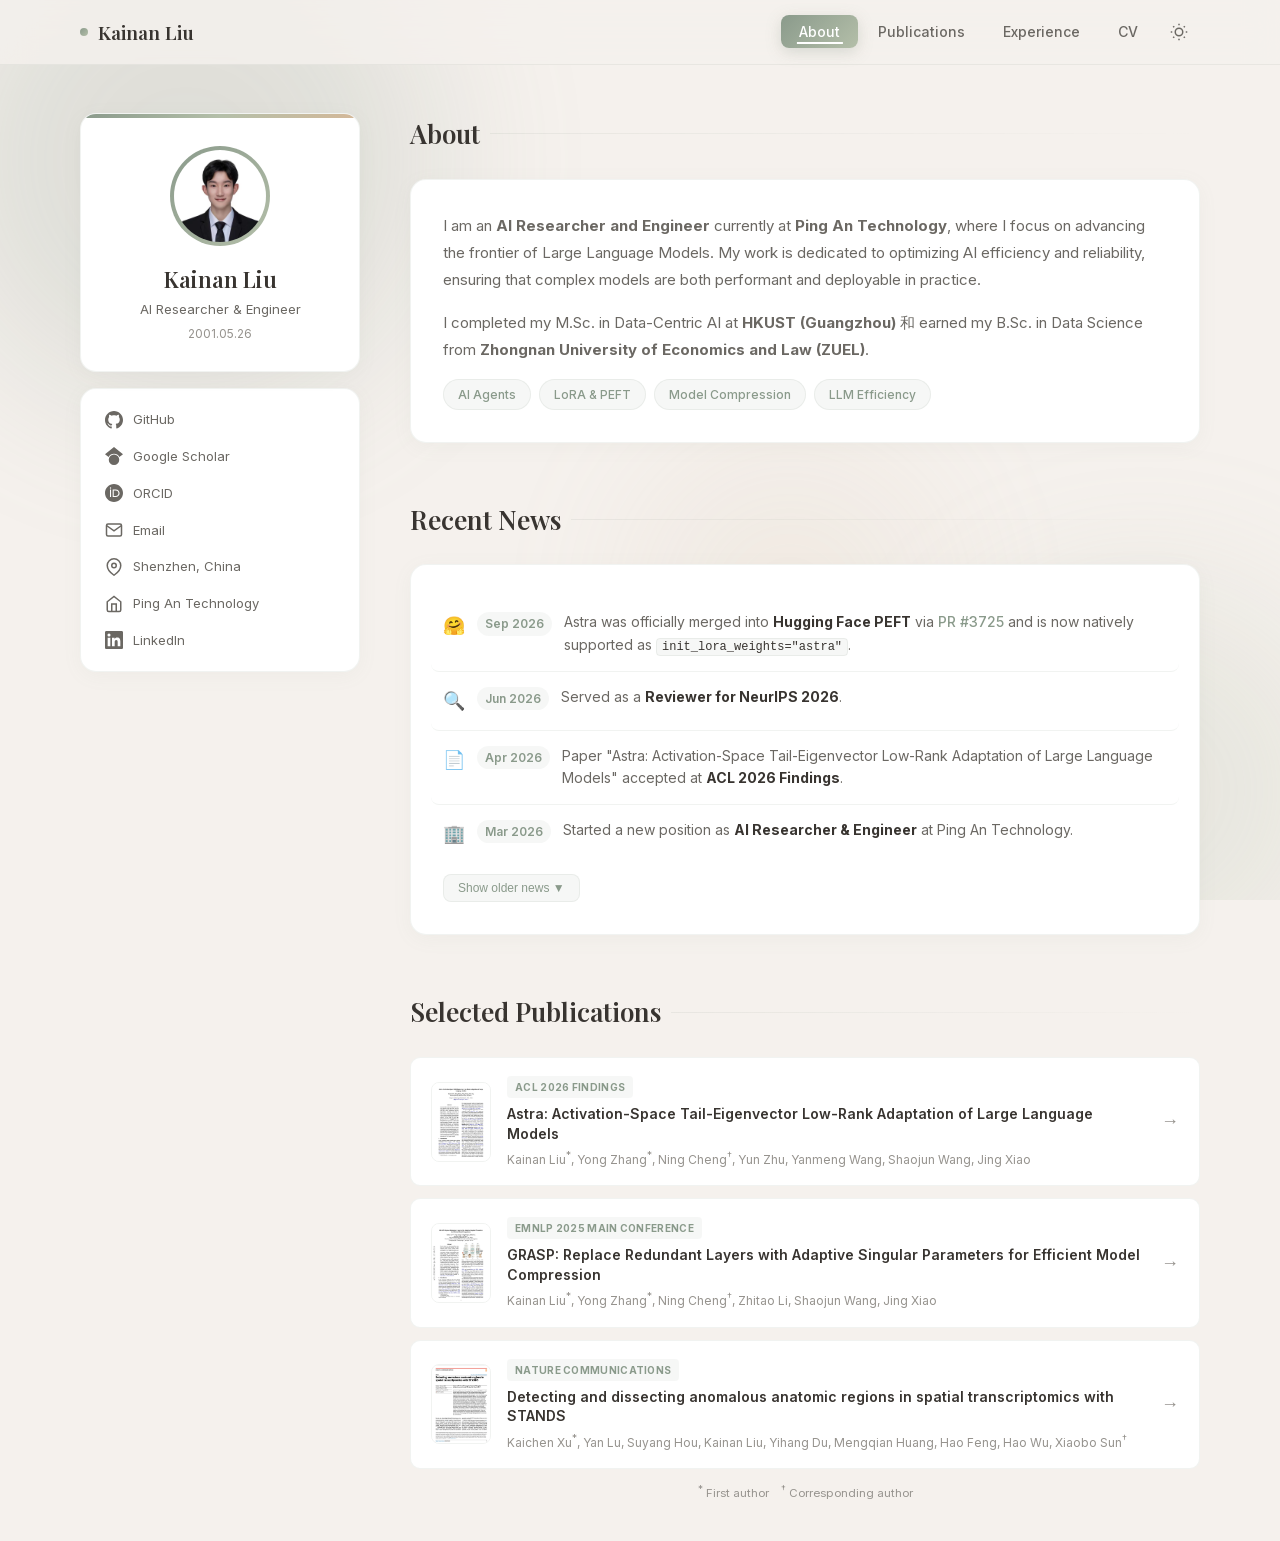
==== commit 202af0bc: "fix blog covers/layout; unpublish blog for now (local-only) - center cover placeholders (had no heig" ====
--- a/index.html
+++ b/index.html
@@ -31,7 +31,6 @@
                     <li><a href="index.html" class="active">About</a></li>
                     <li><a href="publications.html">Publications</a></li>
                     <li><a href="experience.html">Experience</a></li>
-                    <li><a href="blog/index.html">Blog</a></li>
                     <li><a href="cv.html">CV</a></li>
                     <li>
                         <button class="theme-toggle" id="themeToggle" aria-label="Toggle theme">
--- a/style.css
+++ b/style.css
@@ -762,13 +762,16 @@
     display: block;
 }
 .blog-card-cover-placeholder {
+    width: 100%;
+    height: 100%;
     display: flex;
     align-items: center;
     justify-content: center;
-    font-size: 48px;
-    color: var(--accent);
-    opacity: 0.25;
-}
+    font-size: 56px;
+    color: var(--accent);
+    opacity: 0.3;
+}
+.blog-card-cover img.cover-poster { object-position: 50% 18%; }
 
 .blog-card-body {
     padding: 20px;
@@ -785,6 +788,7 @@
 }
 
 .blog-category-tag {
+    display: inline-block; /* avoid block <div> tags stretching a tinted bar across the header */
     font-size: 10px;
     font-weight: 700;
     color: var(--accent);
@@ -1245,6 +1249,8 @@
     gap: 16px;
     margin-top: 8px;
 }
+/* A lone pros- or cons-only block gets the full row */
+.movie-procon:has(> :only-child) { grid-template-columns: 1fr; }
 
 .movie-pro,
 .movie-con {
@@ -1385,6 +1391,16 @@
 
 @media (max-width: 640px) {
     .nav-logo-text { display: none; }
+    /* Let the nav wrap to a second row instead of overflowing the viewport */
+    .nav-inner {
+        flex-wrap: wrap;
+        height: auto;
+        min-height: var(--nav-height);
+        justify-content: center;
+        padding: 6px 12px 8px;
+        row-gap: 2px;
+    }
+    .nav-links { flex-wrap: wrap; justify-content: center; }
     .nav-links a { padding: 8px 12px; font-size: 13px; }
     .page { padding: 16px; }
     .page-home { gap: 24px; }
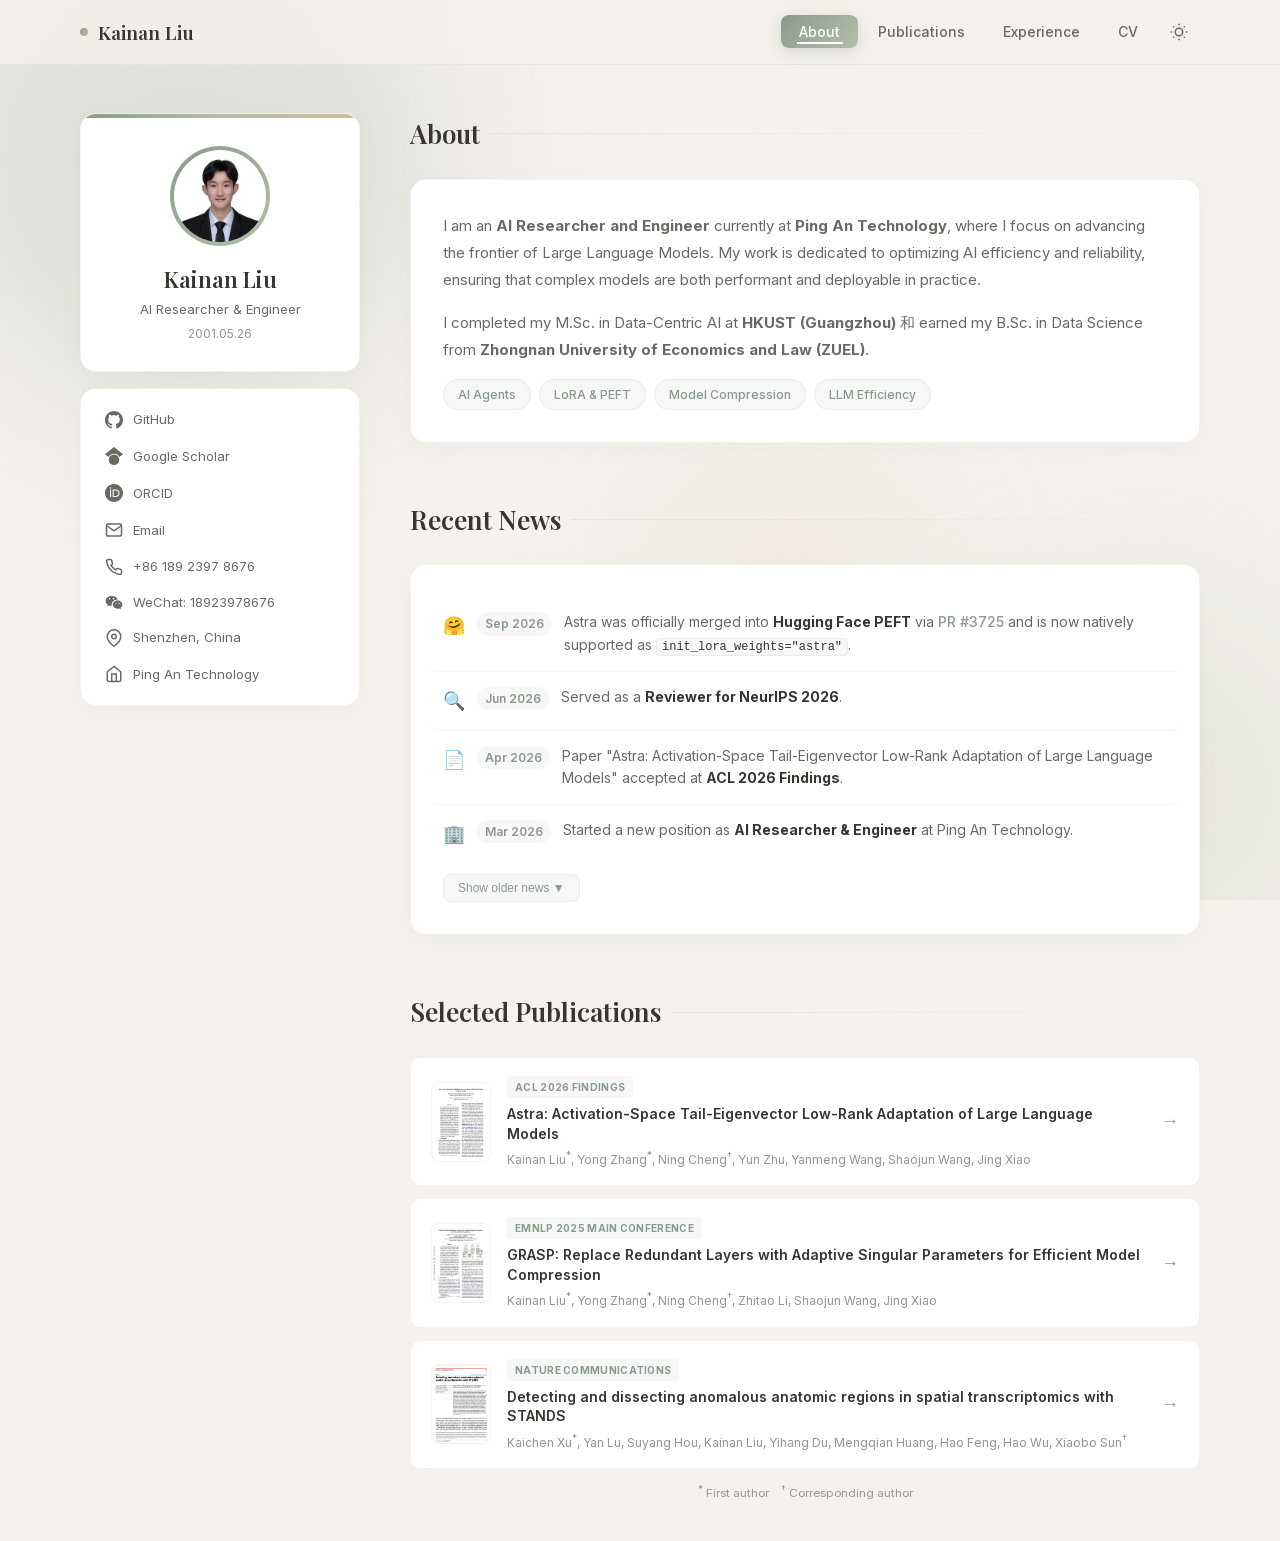
==== commit 1d9f4694: "add phone & WeChat contact info; drop LinkedIn placeholder - homepage sidebar: phone (tel: link) and" ====
--- a/index.html
+++ b/index.html
@@ -95,6 +95,18 @@
                     <span class="link-label">Email</span>
                 </a>
 
+                <!-- Phone -->
+                <a href="tel:+8618923978676" class="profile-link">
+                    <svg viewBox="0 0 24 24" fill="none" stroke="currentColor" stroke-width="2"><path d="M22 16.92v3a2 2 0 0 1-2.18 2 19.79 19.79 0 0 1-8.63-3.07 19.5 19.5 0 0 1-6-6 19.79 19.79 0 0 1-3.07-8.67A2 2 0 0 1 4.11 2h3a2 2 0 0 1 2 1.72c.13.96.36 1.9.7 2.81a2 2 0 0 1-.45 2.11L8.09 9.91a16 16 0 0 0 6 6l1.27-1.27a2 2 0 0 1 2.11-.45c.91.34 1.85.57 2.81.7A2 2 0 0 1 22 16.92z"/></svg>
+                    <span class="link-label">+86 189 2397 8676</span>
+                </a>
+
+                <!-- WeChat (click to copy ID) -->
+                <button type="button" class="profile-link" id="wechatCopy" data-copy="18923978676" title="Click to copy WeChat ID">
+                    <svg viewBox="0 0 24 24" fill="currentColor"><path d="M8.69 4C4.34 4 .82 6.96.82 10.62c0 2.1 1.16 3.96 2.96 5.18l-.64 2.32 2.68-1.35c.83.24 1.7.37 2.6.37.24 0 .48-.01.71-.03a5.9 5.9 0 0 1-.26-1.71c0-3.5 3.3-6.34 7.37-6.34.28 0 .55.02.82.05C16.49 5.86 13 4 8.69 4Zm-2.6 4.75a.97.97 0 1 1 0-1.94.97.97 0 0 1 0 1.94Zm5.2 0a.97.97 0 1 1 0-1.94.97.97 0 0 1 0 1.94Z"/><path d="M23.18 15.4c0-3.05-2.88-5.53-6.43-5.53s-6.43 2.48-6.43 5.53 2.88 5.53 6.43 5.53c.77 0 1.51-.11 2.2-.31l2.24 1.13-.53-1.94a5.3 5.3 0 0 0 2.52-4.41Zm-8.5-.9a.81.81 0 1 1 0-1.62.79.79 0 0 1 0 1.62Zm4.18 0a.81.81 0 1 1 0-1.62.79.79 0 0 1 0 1.62Z"/></svg>
+                    <span class="link-label">WeChat: 18923978676</span>
+                </button>
+
                 <!-- Location -->
                 <a href="https://maps.google.com/?q=Shenzhen+China" class="profile-link" target="_blank" rel="noopener">
                     <svg viewBox="0 0 24 24" fill="none" stroke="currentColor" stroke-width="2"><path d="M21 10c0 7-9 13-9 13s-9-6-9-13a9 9 0 0 1 18 0z"/><circle cx="12" cy="10" r="3"/></svg>
@@ -105,12 +117,6 @@
                 <a href="https://www.pingan.com/" class="profile-link" target="_blank" rel="noopener">
                     <svg viewBox="0 0 24 24" fill="none" stroke="currentColor" stroke-width="2"><path d="M3 9l9-7 9 7v11a2 2 0 0 1-2 2H5a2 2 0 0 1-2-2z"/><polyline points="9 22 9 12 15 12 15 22"/></svg>
                     <span class="link-label">Ping An Technology</span>
-                </a>
-
-                <!-- LinkedIn -->
-                <a href="#" class="profile-link" target="_blank" rel="noopener" title="Add your LinkedIn URL">
-                    <svg viewBox="0 0 24 24" fill="currentColor"><path d="M20.447 20.452h-3.554v-5.569c0-1.328-.027-3.037-1.852-3.037-1.853 0-2.136 1.445-2.136 2.939v5.667H9.351V9h3.414v1.561h.046c.477-.9 1.637-1.85 3.37-1.85 3.601 0 4.267 2.37 4.267 5.455v6.286zM5.337 7.433a2.062 2.062 0 0 1-2.063-2.065 2.064 2.064 0 1 1 2.063 2.065zm1.782 13.019H3.555V9h3.564v11.452zM22.225 0H1.771C.792 0 0 .774 0 1.729v20.542C0 23.227.792 24 1.771 24h20.451C23.2 24 24 23.227 24 22.271V1.729C24 .774 23.2 0 22.222 0h.003z"/></svg>
-                    <span class="link-label">LinkedIn</span>
                 </a>
             </div>
         </aside>
@@ -255,6 +261,33 @@
 
     <script src="site.js"></script>
     <script>
+        // ── WeChat ID: click to copy (with fallback for non-secure contexts) ──
+        const wechatBtn = document.getElementById('wechatCopy');
+        const wechatLabel = wechatBtn.querySelector('.link-label');
+        const wechatDefaultLabel = wechatLabel.textContent;
+        let wechatResetTimer;
+
+        wechatBtn.addEventListener('click', async () => {
+            const id = wechatBtn.dataset.copy;
+            let copied = false;
+            try {
+                await navigator.clipboard.writeText(id);
+                copied = true;
+            } catch {
+                const tmp = document.createElement('textarea');
+                tmp.value = id;
+                tmp.style.position = 'fixed';
+                tmp.style.opacity = '0';
+                document.body.appendChild(tmp);
+                tmp.select();
+                copied = document.execCommand('copy');
+                tmp.remove();
+            }
+            wechatLabel.textContent = copied ? 'Copied: ' + id : 'Copy failed — ' + id;
+            clearTimeout(wechatResetTimer);
+            wechatResetTimer = setTimeout(() => { wechatLabel.textContent = wechatDefaultLabel; }, 1600);
+        });
+
         // ── News Toggle ──
         const newsToggleBtn = document.getElementById('newsToggleBtn');
         const newsOlder = document.getElementById('newsOlder');
--- a/style.css
+++ b/style.css
@@ -315,6 +315,10 @@
     transition: all 0.2s ease;
 }
 .profile-link:hover { background: var(--accent-glow); color: var(--accent); }
+button.profile-link {
+    width: 100%; background: none; border: none;
+    font-family: inherit; text-align: left; cursor: pointer;
+}
 .profile-link span.text-muted { color: var(--text-muted); }
 .profile-link svg {
     flex-shrink: 0; width: 18px; height: 18px;
